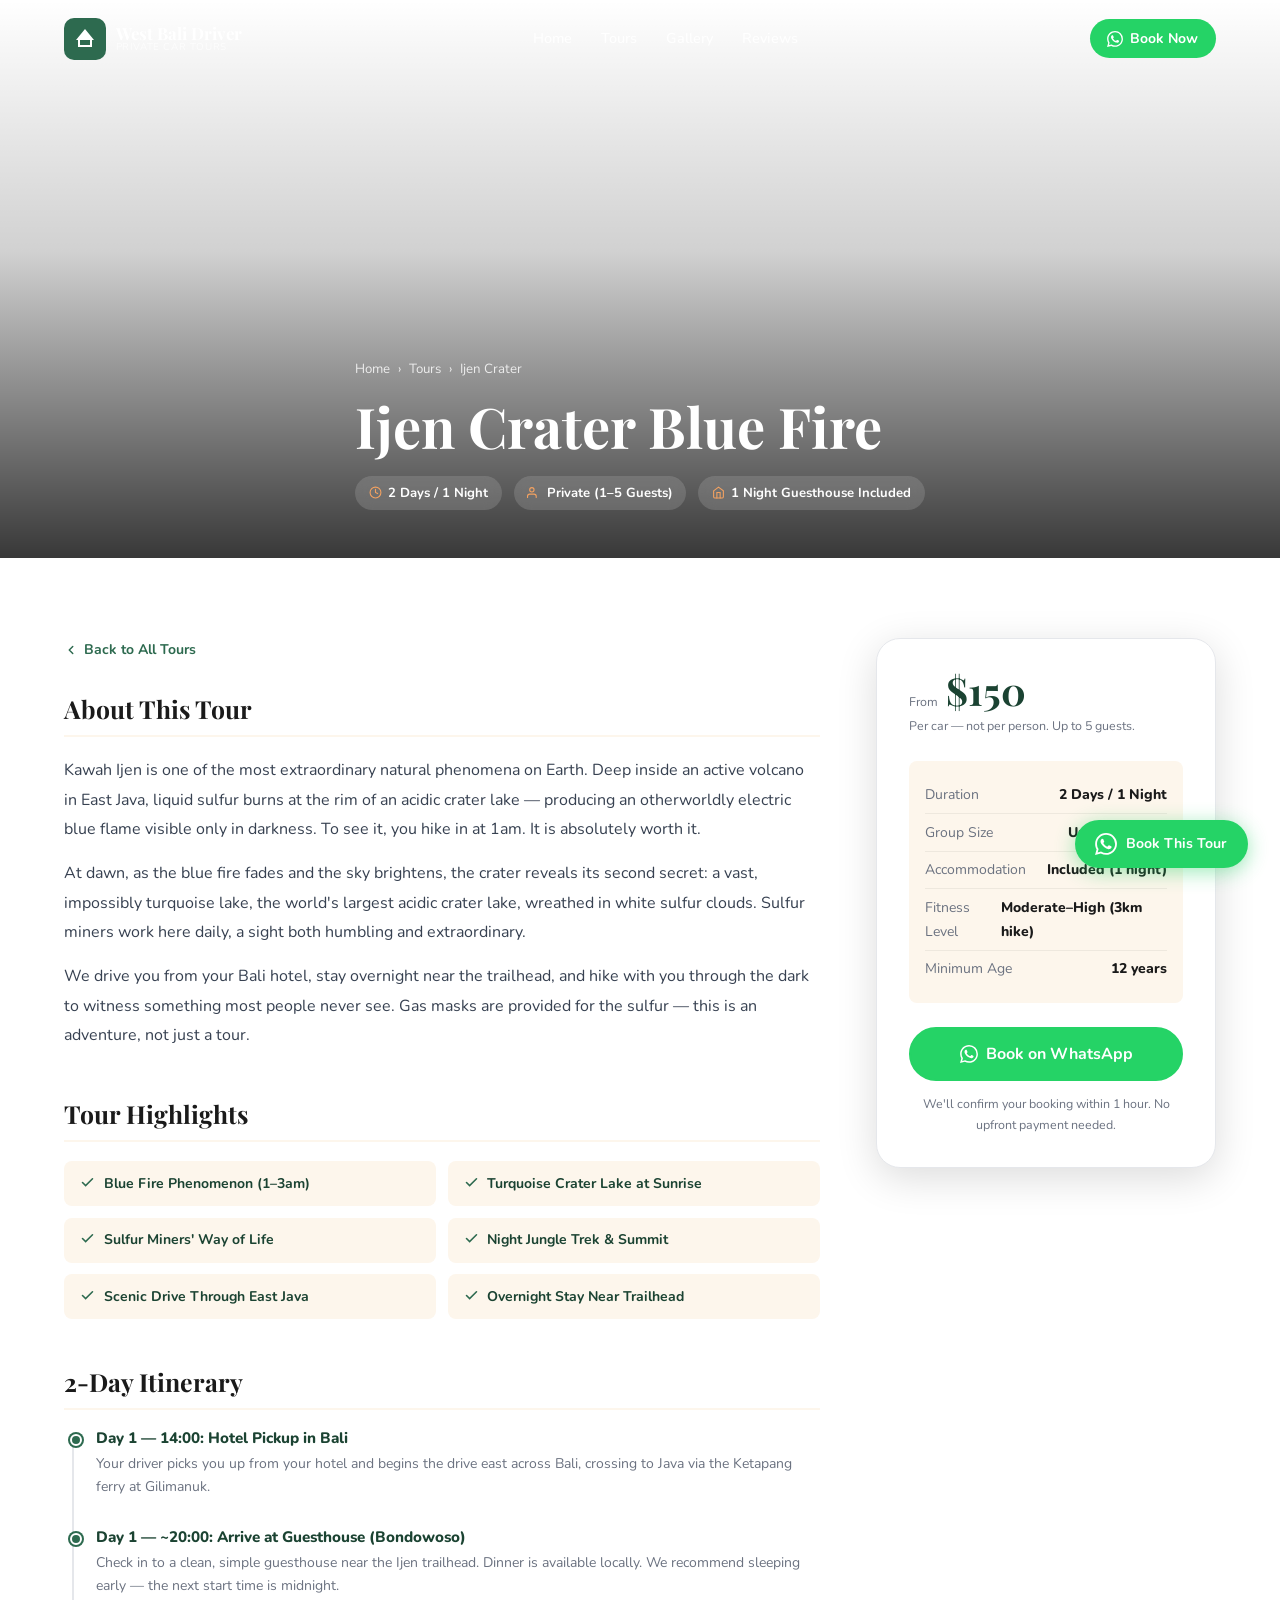
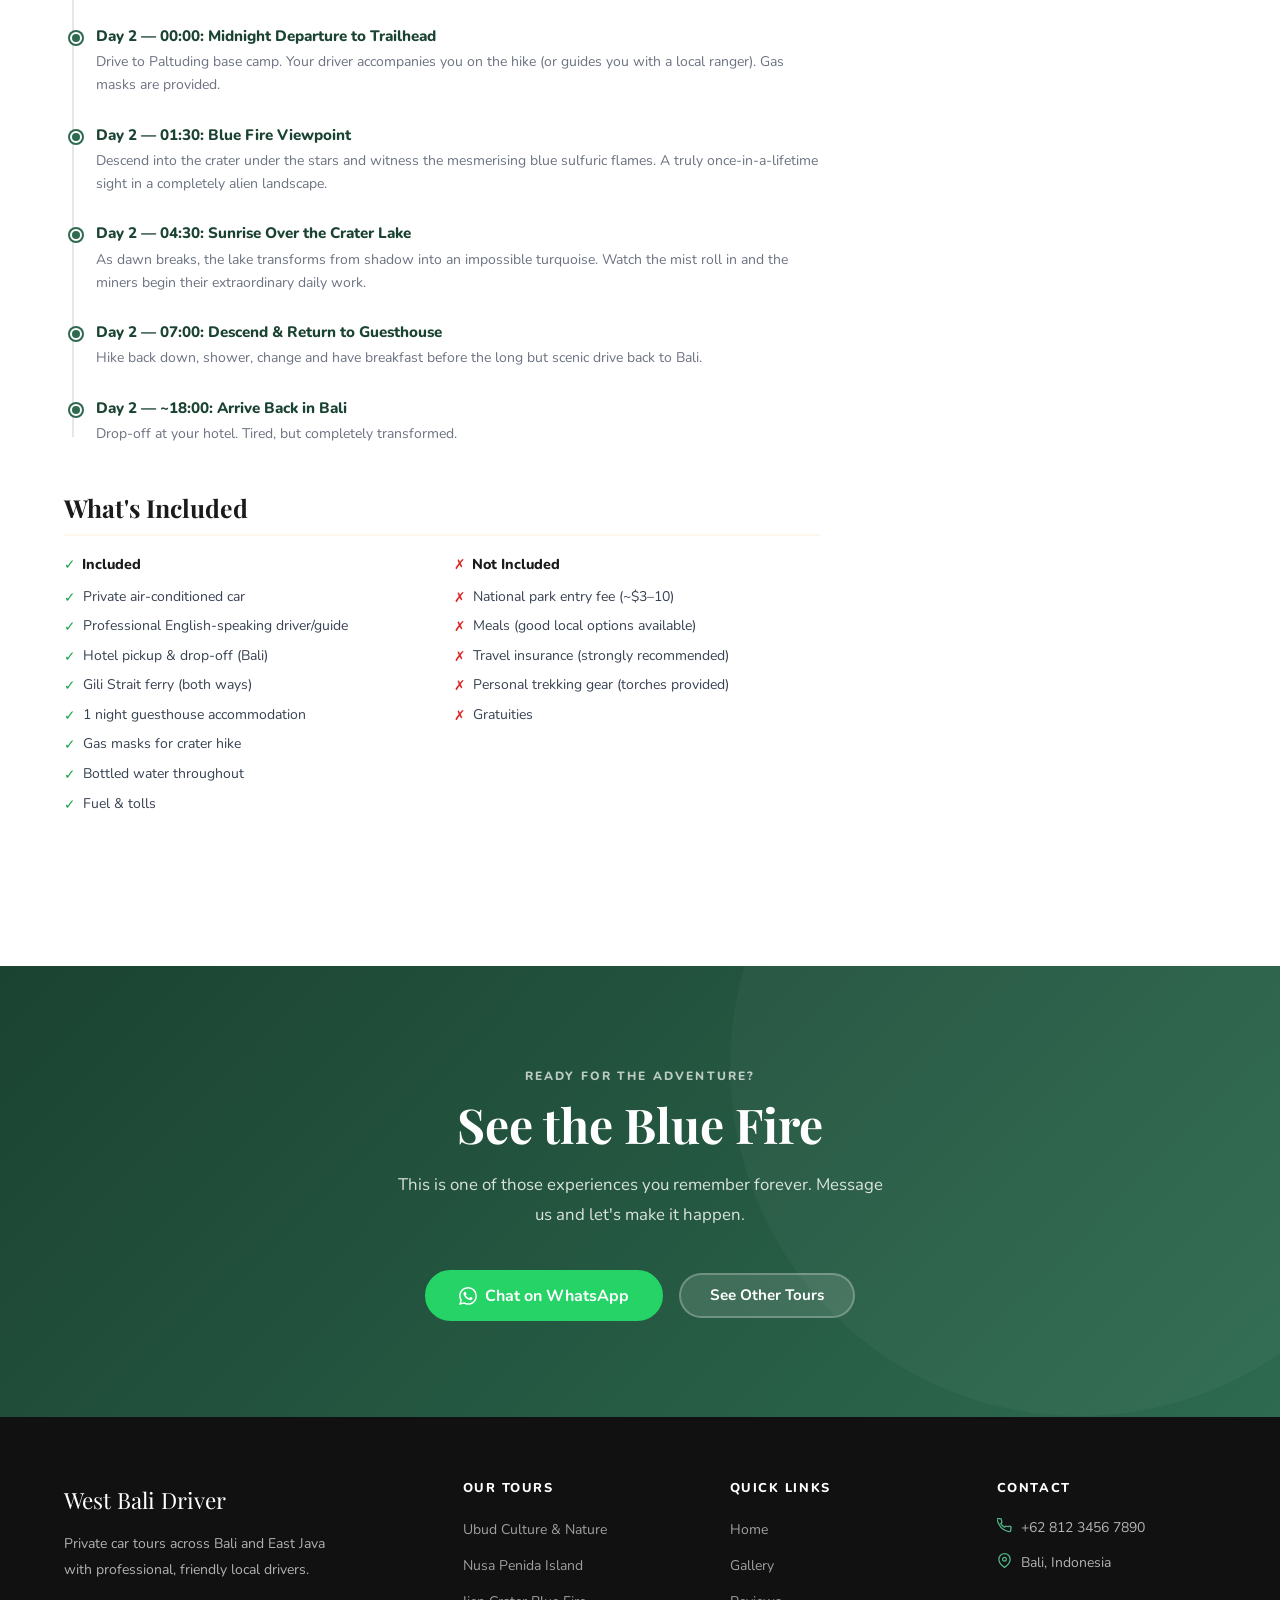
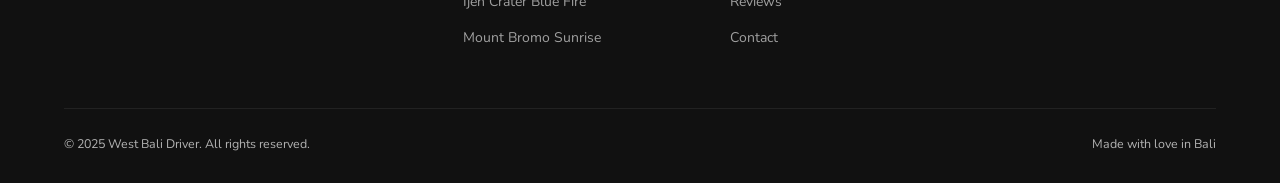
==== ijen.html @ 3bc0e449 "some changes" ====
<!DOCTYPE html>
<html lang="en">
<head>
  <meta charset="UTF-8" />
  <meta name="viewport" content="width=device-width, initial-scale=1.0" />
  <title>Ijen Crater Blue Fire Tour — West Bali Driver</title>
  <meta name="description" content="2-day overnight tour to Kawah Ijen. See the famous blue fire at midnight and the turquoise crater lake at sunrise. Private car from Bali. From $150." />
  <link rel="preconnect" href="https://fonts.googleapis.com" />
  <link href="https://fonts.googleapis.com/css2?family=Playfair+Display:ital,wght@0,400;0,600;0,700;1,400&family=Nunito:wght@300;400;600;700;800&display=swap" rel="stylesheet" />
  <link rel="stylesheet" href="style.css" />
</head>
<body>

<!-- Mobile Nav -->
<nav class="mobile-nav" id="mobileNav">
  <button class="mobile-nav-close" onclick="closeMobileNav()">&times;</button>
  <a href="index.html" onclick="closeMobileNav()">Home</a>
  <a href="index.html#tours" onclick="closeMobileNav()">Tours</a>
  <a href="index.html#gallery" onclick="closeMobileNav()">Gallery</a>
  <a href="index.html#reviews" onclick="closeMobileNav()">Reviews</a>
  <a href="https://wa.me/6581292310?text=Hello!%20I%27m%20interested%20in%20the%20Ijen%20Crater%20tour." target="_blank" class="mobile-nav-wa">
    <svg viewBox="0 0 24 24"><path d="M17.472 14.382c-.297-.149-1.758-.867-2.03-.967-.273-.099-.471-.148-.67.15-.197.297-.767.966-.94 1.164-.173.199-.347.223-.644.075-.297-.15-1.255-.463-2.39-1.475-.883-.788-1.48-1.761-1.653-2.059-.173-.297-.018-.458.13-.606.134-.133.298-.347.446-.52.149-.174.198-.298.298-.497.099-.198.05-.371-.025-.52-.075-.149-.669-1.612-.916-2.207-.242-.579-.487-.5-.669-.51-.173-.008-.371-.01-.57-.01-.198 0-.52.074-.792.372-.272.297-1.04 1.016-1.04 2.479 0 1.462 1.065 2.875 1.213 3.074.149.198 2.096 3.2 5.077 4.487.709.306 1.262.489 1.694.625.712.227 1.36.195 1.871.118.571-.085 1.758-.719 2.006-1.413.248-.694.248-1.289.173-1.413-.074-.124-.272-.198-.57-.347m-5.421 7.403h-.004a9.87 9.87 0 01-5.031-1.378l-.361-.214-3.741.982.998-3.648-.235-.374a9.86 9.86 0 01-1.51-5.26c.001-5.45 4.436-9.884 9.888-9.884 2.64 0 5.122 1.03 6.988 2.898a9.825 9.825 0 012.893 6.994c-.003 5.45-4.437 9.884-9.885 9.884m8.413-18.297A11.815 11.815 0 0012.05 0C5.495 0 .16 5.335.157 11.892c0 2.096.547 4.142 1.588 5.945L.057 24l6.305-1.654a11.882 11.882 0 005.683 1.448h.005c6.554 0 11.89-5.335 11.893-11.893a11.821 11.821 0 00-3.48-8.413Z"/></svg>
    Book This Tour
  </a>
</nav>

<!-- Navbar -->
<header class="navbar" id="navbar">
  <div class="container">
    <div class="nav-inner">
      <a href="index.html" class="nav-logo">
        <div class="logo-icon">
          <svg viewBox="0 0 24 24" fill="white"><path d="M5 13H3l9-11 9 11h-2v7H5v-7zm2 0v5h10v-5H7z"/></svg>
        </div>
        <div class="logo-text">
          <span class="logo-name">West Bali Driver</span>
          <span class="logo-sub">Private Car Tours</span>
        </div>
      </a>
      <nav class="nav-links">
        <a href="index.html">Home</a>
        <a href="index.html#tours">Tours</a>
        <a href="index.html#gallery">Gallery</a>
        <a href="index.html#reviews">Reviews</a>
      </nav>
      <div style="display:flex;align-items:center;gap:0.75rem;">
        <a href="https://wa.me/6581292310?text=Hello!%20I%27m%20interested%20in%20the%20Ijen%20Crater%20tour." target="_blank" class="nav-wa">
          <svg viewBox="0 0 24 24"><path d="M17.472 14.382c-.297-.149-1.758-.867-2.03-.967-.273-.099-.471-.148-.67.15-.197.297-.767.966-.94 1.164-.173.199-.347.223-.644.075-.297-.15-1.255-.463-2.39-1.475-.883-.788-1.48-1.761-1.653-2.059-.173-.297-.018-.458.13-.606.134-.133.298-.347.446-.52.149-.174.198-.298.298-.497.099-.198.05-.371-.025-.52-.075-.149-.669-1.612-.916-2.207-.242-.579-.487-.5-.669-.51-.173-.008-.371-.01-.57-.01-.198 0-.52.074-.792.372-.272.297-1.04 1.016-1.04 2.479 0 1.462 1.065 2.875 1.213 3.074.149.198 2.096 3.2 5.077 4.487.709.306 1.262.489 1.694.625.712.227 1.36.195 1.871.118.571-.085 1.758-.719 2.006-1.413.248-.694.248-1.289.173-1.413-.074-.124-.272-.198-.57-.347m-5.421 7.403h-.004a9.87 9.87 0 01-5.031-1.378l-.361-.214-3.741.982.998-3.648-.235-.374a9.86 9.86 0 01-1.51-5.26c.001-5.45 4.436-9.884 9.888-9.884 2.64 0 5.122 1.03 6.988 2.898a9.825 9.825 0 012.893 6.994c-.003 5.45-4.437 9.884-9.885 9.884m8.413-18.297A11.815 11.815 0 0012.05 0C5.495 0 .16 5.335.157 11.892c0 2.096.547 4.142 1.588 5.945L.057 24l6.305-1.654a11.882 11.882 0 005.683 1.448h.005c6.554 0 11.89-5.335 11.893-11.893a11.821 11.821 0 00-3.48-8.413Z"/></svg>
          <span class="wa-label">Book Now</span>
        </a>
        <button class="hamburger" onclick="openMobileNav()"><span></span><span></span><span></span></button>
      </div>
    </div>
  </div>
</header>

<!-- Tour Hero -->
<section class="tour-hero">
  <div class="tour-hero-bg" style="background-image:url('https://picsum.photos/seed/kawah-ijen-lake/1600/900');"></div>
  <div class="container">
    <div class="tour-hero-content">
      <div class="breadcrumb">
        <a href="index.html">Home</a>
        <span>&rsaquo;</span>
        <a href="index.html#tours">Tours</a>
        <span>&rsaquo;</span>
        <span>Ijen Crater</span>
      </div>
      <h1>Ijen Crater Blue Fire</h1>
      <div class="tour-meta">
        <div class="tmeta">
          <svg viewBox="0 0 24 24"><circle cx="12" cy="12" r="10"/><polyline points="12 6 12 12 16 14"/></svg>
          2 Days / 1 Night
        </div>
        <div class="tmeta">
          <svg viewBox="0 0 24 24"><path d="M17 21v-2a4 4 0 00-4-4H5a4 4 0 00-4 4v2"/><circle cx="9" cy="7" r="4"/></svg>
          Private (1&ndash;5 Guests)
        </div>
        <div class="tmeta">
          <svg viewBox="0 0 24 24"><path d="M3 9l9-7 9 7v11a2 2 0 01-2 2H5a2 2 0 01-2-2z"/><polyline points="9 22 9 12 15 12 15 22"/></svg>
          1 Night Guesthouse Included
        </div>
      </div>
    </div>
  </div>
</section>

<!-- Tour Content -->
<section class="tour-content">
  <div class="container">
    <div class="tour-layout">
      <div>
        <a href="index.html#tours" class="back-link">
          <svg viewBox="0 0 24 24"><polyline points="15 18 9 12 15 6"/></svg>
          Back to All Tours
        </a>

        <div class="tour-section">
          <h2>About This Tour</h2>
          <p>Kawah Ijen is one of the most extraordinary natural phenomena on Earth. Deep inside an active volcano in East Java, liquid sulfur burns at the rim of an acidic crater lake &mdash; producing an otherworldly electric blue flame visible only in darkness. To see it, you hike in at 1am. It is absolutely worth it.</p>
          <p>At dawn, as the blue fire fades and the sky brightens, the crater reveals its second secret: a vast, impossibly turquoise lake, the world's largest acidic crater lake, wreathed in white sulfur clouds. Sulfur miners work here daily, a sight both humbling and extraordinary.</p>
          <p>We drive you from your Bali hotel, stay overnight near the trailhead, and hike with you through the dark to witness something most people never see. Gas masks are provided for the sulfur &mdash; this is an adventure, not just a tour.</p>
        </div>

        <div class="tour-section">
          <h2>Tour Highlights</h2>
          <div class="highlights-grid">
            <div class="hl-item">
              <svg viewBox="0 0 24 24"><polyline points="20 6 9 17 4 12"/></svg>
              Blue Fire Phenomenon (1&ndash;3am)
            </div>
            <div class="hl-item">
              <svg viewBox="0 0 24 24"><polyline points="20 6 9 17 4 12"/></svg>
              Turquoise Crater Lake at Sunrise
            </div>
            <div class="hl-item">
              <svg viewBox="0 0 24 24"><polyline points="20 6 9 17 4 12"/></svg>
              Sulfur Miners' Way of Life
            </div>
            <div class="hl-item">
              <svg viewBox="0 0 24 24"><polyline points="20 6 9 17 4 12"/></svg>
              Night Jungle Trek &amp; Summit
            </div>
            <div class="hl-item">
              <svg viewBox="0 0 24 24"><polyline points="20 6 9 17 4 12"/></svg>
              Scenic Drive Through East Java
            </div>
            <div class="hl-item">
              <svg viewBox="0 0 24 24"><polyline points="20 6 9 17 4 12"/></svg>
              Overnight Stay Near Trailhead
            </div>
          </div>
        </div>

        <div class="tour-section">
          <h2>2-Day Itinerary</h2>
          <div class="itinerary">
            <div class="itin-item">
              <h4>Day 1 &mdash; 14:00: Hotel Pickup in Bali</h4>
              <p>Your driver picks you up from your hotel and begins the drive east across Bali, crossing to Java via the Ketapang ferry at Gilimanuk.</p>
            </div>
            <div class="itin-item">
              <h4>Day 1 &mdash; ~20:00: Arrive at Guesthouse (Bondowoso)</h4>
              <p>Check in to a clean, simple guesthouse near the Ijen trailhead. Dinner is available locally. We recommend sleeping early &mdash; the next start time is midnight.</p>
            </div>
            <div class="itin-item">
              <h4>Day 2 &mdash; 00:00: Midnight Departure to Trailhead</h4>
              <p>Drive to Paltuding base camp. Your driver accompanies you on the hike (or guides you with a local ranger). Gas masks are provided.</p>
            </div>
            <div class="itin-item">
              <h4>Day 2 &mdash; 01:30: Blue Fire Viewpoint</h4>
              <p>Descend into the crater under the stars and witness the mesmerising blue sulfuric flames. A truly once-in-a-lifetime sight in a completely alien landscape.</p>
            </div>
            <div class="itin-item">
              <h4>Day 2 &mdash; 04:30: Sunrise Over the Crater Lake</h4>
              <p>As dawn breaks, the lake transforms from shadow into an impossible turquoise. Watch the mist roll in and the miners begin their extraordinary daily work.</p>
            </div>
            <div class="itin-item">
              <h4>Day 2 &mdash; 07:00: Descend &amp; Return to Guesthouse</h4>
              <p>Hike back down, shower, change and have breakfast before the long but scenic drive back to Bali.</p>
            </div>
            <div class="itin-item">
              <h4>Day 2 &mdash; ~18:00: Arrive Back in Bali</h4>
              <p>Drop-off at your hotel. Tired, but completely transformed.</p>
            </div>
          </div>
        </div>

        <div class="tour-section">
          <h2>What's Included</h2>
          <div class="inc-grid">
            <div class="inc-col">
              <h3><i class="ck">&#10003;</i> Included</h3>
              <ul>
                <li><i class="ck">&#10003;</i> Private air-conditioned car</li>
                <li><i class="ck">&#10003;</i> Professional English-speaking driver/guide</li>
                <li><i class="ck">&#10003;</i> Hotel pickup &amp; drop-off (Bali)</li>
                <li><i class="ck">&#10003;</i> Gili Strait ferry (both ways)</li>
                <li><i class="ck">&#10003;</i> 1 night guesthouse accommodation</li>
                <li><i class="ck">&#10003;</i> Gas masks for crater hike</li>
                <li><i class="ck">&#10003;</i> Bottled water throughout</li>
                <li><i class="ck">&#10003;</i> Fuel &amp; tolls</li>
              </ul>
            </div>
            <div class="inc-col">
              <h3><i class="cx">&#10007;</i> Not Included</h3>
              <ul>
                <li><i class="cx">&#10007;</i> National park entry fee (~$3&ndash;10)</li>
                <li><i class="cx">&#10007;</i> Meals (good local options available)</li>
                <li><i class="cx">&#10007;</i> Travel insurance (strongly recommended)</li>
                <li><i class="cx">&#10007;</i> Personal trekking gear (torches provided)</li>
                <li><i class="cx">&#10007;</i> Gratuities</li>
              </ul>
            </div>
          </div>
        </div>
      </div>

      <!-- Booking Sidebar -->
      <div>
        <div class="booking-card">
          <div class="book-price-row">
            <span class="book-from">From</span>
            <span class="book-amount">$150</span>
          </div>
          <p class="book-note">Per car &mdash; not per person. Up to 5 guests.</p>
          <div class="book-details">
            <div class="book-row">
              <span class="lbl">Duration</span>
              <span class="val">2 Days / 1 Night</span>
            </div>
            <div class="book-row">
              <span class="lbl">Group Size</span>
              <span class="val">Up to 5 Guests</span>
            </div>
            <div class="book-row">
              <span class="lbl">Accommodation</span>
              <span class="val">Included (1 night)</span>
            </div>
            <div class="book-row">
              <span class="lbl">Fitness Level</span>
              <span class="val">Moderate&ndash;High (3km hike)</span>
            </div>
            <div class="book-row">
              <span class="lbl">Minimum Age</span>
              <span class="val">12 years</span>
            </div>
          </div>
          <a href="https://wa.me/6581292310?text=Hello!%20I%27d%20like%20to%20book%20the%20Ijen%20Crater%20Blue%20Fire%20tour.%20Please%20let%20me%20know%20available%20dates%20and%20prices." target="_blank" class="btn btn-whatsapp book-btn">
            <svg viewBox="0 0 24 24" fill="white" width="18" height="18"><path d="M17.472 14.382c-.297-.149-1.758-.867-2.03-.967-.273-.099-.471-.148-.67.15-.197.297-.767.966-.94 1.164-.173.199-.347.223-.644.075-.297-.15-1.255-.463-2.39-1.475-.883-.788-1.48-1.761-1.653-2.059-.173-.297-.018-.458.13-.606.134-.133.298-.347.446-.52.149-.174.198-.298.298-.497.099-.198.05-.371-.025-.52-.075-.149-.669-1.612-.916-2.207-.242-.579-.487-.5-.669-.51-.173-.008-.371-.01-.57-.01-.198 0-.52.074-.792.372-.272.297-1.04 1.016-1.04 2.479 0 1.462 1.065 2.875 1.213 3.074.149.198 2.096 3.2 5.077 4.487.709.306 1.262.489 1.694.625.712.227 1.36.195 1.871.118.571-.085 1.758-.719 2.006-1.413.248-.694.248-1.289.173-1.413-.074-.124-.272-.198-.57-.347m-5.421 7.403h-.004a9.87 9.87 0 01-5.031-1.378l-.361-.214-3.741.982.998-3.648-.235-.374a9.86 9.86 0 01-1.51-5.26c.001-5.45 4.436-9.884 9.888-9.884 2.64 0 5.122 1.03 6.988 2.898a9.825 9.825 0 012.893 6.994c-.003 5.45-4.437 9.884-9.885 9.884m8.413-18.297A11.815 11.815 0 0012.05 0C5.495 0 .16 5.335.157 11.892c0 2.096.547 4.142 1.588 5.945L.057 24l6.305-1.654a11.882 11.882 0 005.683 1.448h.005c6.554 0 11.89-5.335 11.893-11.893a11.821 11.821 0 00-3.48-8.413Z"/></svg>
            Book on WhatsApp
          </a>
          <p class="book-disclaimer">We'll confirm your booking within 1 hour. No upfront payment needed.</p>
        </div>
      </div>
    </div>
  </div>
</section>

<!-- CTA -->
<section class="cta-section">
  <div class="container">
    <span class="section-label" style="color:rgba(255,255,255,0.7);">Ready for the Adventure?</span>
    <h2>See the Blue Fire</h2>
    <p>This is one of those experiences you remember forever. Message us and let's make it happen.</p>
    <div class="cta-actions">
      <a href="https://wa.me/6581292310?text=Hello!%20I%27d%20like%20to%20book%20the%20Ijen%20Crater%20tour." target="_blank" class="btn btn-whatsapp">
        <svg viewBox="0 0 24 24" fill="white" width="18" height="18"><path d="M17.472 14.382c-.297-.149-1.758-.867-2.03-.967-.273-.099-.471-.148-.67.15-.197.297-.767.966-.94 1.164-.173.199-.347.223-.644.075-.297-.15-1.255-.463-2.39-1.475-.883-.788-1.48-1.761-1.653-2.059-.173-.297-.018-.458.13-.606.134-.133.298-.347.446-.52.149-.174.198-.298.298-.497.099-.198.05-.371-.025-.52-.075-.149-.669-1.612-.916-2.207-.242-.579-.487-.5-.669-.51-.173-.008-.371-.01-.57-.01-.198 0-.52.074-.792.372-.272.297-1.04 1.016-1.04 2.479 0 1.462 1.065 2.875 1.213 3.074.149.198 2.096 3.2 5.077 4.487.709.306 1.262.489 1.694.625.712.227 1.36.195 1.871.118.571-.085 1.758-.719 2.006-1.413.248-.694.248-1.289.173-1.413-.074-.124-.272-.198-.57-.347m-5.421 7.403h-.004a9.87 9.87 0 01-5.031-1.378l-.361-.214-3.741.982.998-3.648-.235-.374a9.86 9.86 0 01-1.51-5.26c.001-5.45 4.436-9.884 9.888-9.884 2.64 0 5.122 1.03 6.988 2.898a9.825 9.825 0 012.893 6.994c-.003 5.45-4.437 9.884-9.885 9.884m8.413-18.297A11.815 11.815 0 0012.05 0C5.495 0 .16 5.335.157 11.892c0 2.096.547 4.142 1.588 5.945L.057 24l6.305-1.654a11.882 11.882 0 005.683 1.448h.005c6.554 0 11.89-5.335 11.893-11.893a11.821 11.821 0 00-3.48-8.413Z"/></svg>
        Chat on WhatsApp
      </a>
      <a href="index.html#tours" class="btn btn-ghost">See Other Tours</a>
    </div>
  </div>
</section>

<!-- Footer -->
<footer>
  <div class="container">
    <div class="footer-grid">
      <div class="footer-brand">
        <span class="fn">West Bali Driver</span>
        <p>Private car tours across Bali and East Java with professional, friendly local drivers.</p>
      </div>
      <div class="footer-col">
        <h4>Our Tours</h4>
        <ul>
          <li><a href="ubud.html">Ubud Culture &amp; Nature</a></li>
          <li><a href="nusa-penida.html">Nusa Penida Island</a></li>
          <li><a href="ijen.html">Ijen Crater Blue Fire</a></li>
          <li><a href="bromo.html">Mount Bromo Sunrise</a></li>
        </ul>
      </div>
      <div class="footer-col">
        <h4>Quick Links</h4>
        <ul>
          <li><a href="index.html">Home</a></li>
          <li><a href="index.html#gallery">Gallery</a></li>
          <li><a href="index.html#reviews">Reviews</a></li>
          <li><a href="index.html#contact">Contact</a></li>
        </ul>
      </div>
      <div class="footer-col">
        <h4>Contact</h4>
        <div class="fc-item"><svg viewBox="0 0 24 24"><path d="M22 16.92v3a2 2 0 01-2.18 2 19.79 19.79 0 01-8.63-3.07A19.5 19.5 0 013.07 9.81a19.79 19.79 0 01-3.07-8.67A2 2 0 012 .99h3a2 2 0 012 1.72c.127.96.361 1.903.7 2.81a2 2 0 01-.45 2.11L6.09 8.91a16 16 0 006 6l1.27-1.27a2 2 0 012.11-.45c.907.339 1.85.573 2.81.7A2 2 0 0122 16.92z"/></svg>+62 812 3456 7890</div>
        <div class="fc-item"><svg viewBox="0 0 24 24"><path d="M21 10c0 7-9 13-9 13s-9-6-9-13a9 9 0 0118 0z"/><circle cx="12" cy="10" r="3"/></svg>Bali, Indonesia</div>
      </div>
    </div>
    <div class="footer-bottom">
      <span>&copy; 2025 West Bali Driver. All rights reserved.</span>
      <span>Made with love in Bali</span>
    </div>
  </div>
</footer>

<a href="https://wa.me/6581292310?text=Hello!%20I%27m%20interested%20in%20the%20Ijen%20Crater%20tour." target="_blank" class="wa-float">
  <svg viewBox="0 0 24 24"><path d="M17.472 14.382c-.297-.149-1.758-.867-2.03-.967-.273-.099-.471-.148-.67.15-.197.297-.767.966-.94 1.164-.173.199-.347.223-.644.075-.297-.15-1.255-.463-2.39-1.475-.883-.788-1.48-1.761-1.653-2.059-.173-.297-.018-.458.13-.606.134-.133.298-.347.446-.52.149-.174.198-.298.298-.497.099-.198.05-.371-.025-.52-.075-.149-.669-1.612-.916-2.207-.242-.579-.487-.5-.669-.51-.173-.008-.371-.01-.57-.01-.198 0-.52.074-.792.372-.272.297-1.04 1.016-1.04 2.479 0 1.462 1.065 2.875 1.213 3.074.149.198 2.096 3.2 5.077 4.487.709.306 1.262.489 1.694.625.712.227 1.36.195 1.871.118.571-.085 1.758-.719 2.006-1.413.248-.694.248-1.289.173-1.413-.074-.124-.272-.198-.57-.347m-5.421 7.403h-.004a9.87 9.87 0 01-5.031-1.378l-.361-.214-3.741.982.998-3.648-.235-.374a9.86 9.86 0 01-1.51-5.26c.001-5.45 4.436-9.884 9.888-9.884 2.64 0 5.122 1.03 6.988 2.898a9.825 9.825 0 012.893 6.994c-.003 5.45-4.437 9.884-9.885 9.884m8.413-18.297A11.815 11.815 0 0012.05 0C5.495 0 .16 5.335.157 11.892c0 2.096.547 4.142 1.588 5.945L.057 24l6.305-1.654a11.882 11.882 0 005.683 1.448h.005c6.554 0 11.89-5.335 11.893-11.893a11.821 11.821 0 00-3.48-8.413Z"/></svg>
  <span class="wa-label">Book This Tour</span>
</a>

<script>
  const navbar = document.getElementById('navbar');
  window.addEventListener('scroll', () => { navbar.classList.toggle('scrolled', window.scrollY > 40); });
  function openMobileNav() { document.getElementById('mobileNav').classList.add('open'); document.body.style.overflow = 'hidden'; }
  function closeMobileNav() { document.getElementById('mobileNav').classList.remove('open'); document.body.style.overflow = ''; }
  const revealEls = document.querySelectorAll('.reveal');
  const observer = new IntersectionObserver((entries) => { entries.forEach(e => { if (e.isIntersecting) { e.target.classList.add('visible'); observer.unobserve(e.target); } }); }, { threshold: 0.1 });
  revealEls.forEach(el => observer.observe(el));
</script>
</body>
</html>
---- style.css ----
/* =============================================================================
   West Bali Driver — Shared Stylesheet
   ============================================================================= */

/* Custom Properties */
:root {
  --green-dark: #1B4332;
  --green: #2D6A4F;
  --green-mid: #40916C;
  --green-light: #52B788;
  --gold: #F4A261;
  --gold-dark: #E76F51;
  --cream: #FEFAE0;
  --sand: #FDF6EC;
  --white: #FFFFFF;
  --dark: #1A1A1A;
  --text: #374151;
  --text-light: #6B7280;
  --border: #E5E7EB;
  --whatsapp: #25D366;
  --whatsapp-dark: #128C7E;

  --font-heading: 'Playfair Display', Georgia, serif;
  --font-body: 'Nunito', system-ui, sans-serif;

  --shadow-sm: 0 1px 4px rgba(0,0,0,0.08);
  --shadow: 0 4px 20px rgba(0,0,0,0.1);
  --shadow-lg: 0 10px 40px rgba(0,0,0,0.14);

  --radius-sm: 8px;
  --radius: 16px;
  --radius-lg: 24px;
  --radius-full: 9999px;

  --transition: all 0.3s ease;
  --max-width: 1200px;
}

/* Reset */
*, *::before, *::after { margin: 0; padding: 0; box-sizing: border-box; }
html { scroll-behavior: smooth; }
body {
  font-family: var(--font-body);
  color: var(--text);
  background: var(--white);
  line-height: 1.7;
  overflow-x: hidden;
}
img { max-width: 100%; display: block; }
a { color: inherit; text-decoration: none; }
ul { list-style: none; }

/* Typography */
h1, h2, h3, h4 {
  font-family: var(--font-heading);
  line-height: 1.2;
  color: var(--dark);
}

.section-label {
  display: inline-block;
  font-size: 0.75rem;
  font-weight: 800;
  text-transform: uppercase;
  letter-spacing: 0.18em;
  color: var(--green-mid);
  margin-bottom: 0.6rem;
}

.section-title { font-size: clamp(1.9rem, 4vw, 2.75rem); margin-bottom: 0.9rem; }
.section-subtitle { font-size: 1.05rem; color: var(--text-light); max-width: 560px; line-height: 1.8; }
.centered { text-align: center; }
.centered .section-subtitle { margin: 0 auto; }

/* Container */
.container { max-width: var(--max-width); margin: 0 auto; padding: 0 1.5rem; }

/* Buttons */
.btn {
  display: inline-flex;
  align-items: center;
  gap: 0.5rem;
  padding: 0.8rem 1.8rem;
  border-radius: var(--radius-full);
  font-family: var(--font-body);
  font-size: 0.95rem;
  font-weight: 700;
  cursor: pointer;
  transition: var(--transition);
  border: 2px solid transparent;
  line-height: 1;
}

.btn-primary {
  background: var(--green);
  color: var(--white);
  border-color: var(--green);
}
.btn-primary:hover {
  background: var(--green-dark);
  border-color: var(--green-dark);
  transform: translateY(-2px);
  box-shadow: var(--shadow);
}

.btn-outline {
  background: transparent;
  color: var(--white);
  border-color: rgba(255,255,255,0.65);
}
.btn-outline:hover {
  background: rgba(255,255,255,0.12);
  border-color: var(--white);
  transform: translateY(-2px);
}

.btn-whatsapp {
  background: var(--whatsapp);
  color: var(--white);
  border-color: var(--whatsapp);
  font-size: 1rem;
  padding: 0.9rem 2rem;
}
.btn-whatsapp:hover {
  background: var(--whatsapp-dark);
  border-color: var(--whatsapp-dark);
  transform: translateY(-2px);
  box-shadow: 0 8px 24px rgba(37,211,102,0.35);
}

.btn-ghost {
  background: rgba(255,255,255,0.12);
  color: var(--white);
  border-color: rgba(255,255,255,0.25);
}
.btn-ghost:hover {
  background: rgba(255,255,255,0.2);
  transform: translateY(-2px);
}

/* ===== NAVIGATION ===== */
.navbar {
  position: fixed;
  top: 0; left: 0; right: 0;
  z-index: 1000;
  padding: 1.1rem 0;
  transition: var(--transition);
}
.navbar.scrolled {
  background: var(--white);
  box-shadow: var(--shadow);
  padding: 0.75rem 0;
}

.nav-inner {
  display: flex;
  align-items: center;
  justify-content: space-between;
  gap: 1.5rem;
}

.nav-logo {
  display: flex;
  align-items: center;
  gap: 0.6rem;
  flex-shrink: 0;
}
.logo-icon {
  width: 42px; height: 42px;
  background: var(--green);
  border-radius: 10px;
  display: flex; align-items: center; justify-content: center;
  flex-shrink: 0;
}
.logo-icon svg { width: 24px; height: 24px; fill: white; }
.logo-text { display: flex; flex-direction: column; line-height: 1.1; }
.logo-name {
  font-family: var(--font-heading);
  font-size: 1.05rem;
  font-weight: 700;
  color: var(--white);
  transition: color 0.3s;
}
.navbar.scrolled .logo-name { color: var(--green-dark); }
.logo-sub {
  font-size: 0.62rem;
  color: rgba(255,255,255,0.75);
  letter-spacing: 0.06em;
  text-transform: uppercase;
  transition: color 0.3s;
}
.navbar.scrolled .logo-sub { color: var(--text-light); }

.nav-links {
  display: flex;
  align-items: center;
  gap: 0.1rem;
}
.nav-links a {
  padding: 0.45rem 0.85rem;
  border-radius: var(--radius-full);
  font-weight: 600;
  font-size: 0.9rem;
  color: rgba(255,255,255,0.88);
  transition: var(--transition);
}
.navbar.scrolled .nav-links a { color: var(--text); }
.nav-links a:hover {
  background: rgba(255,255,255,0.14);
  color: var(--white);
}
.navbar.scrolled .nav-links a:hover {
  background: var(--sand);
  color: var(--green-dark);
}

.nav-wa {
  display: flex;
  align-items: center;
  gap: 0.45rem;
  background: var(--whatsapp);
  color: var(--white);
  padding: 0.5rem 1.1rem;
  border-radius: var(--radius-full);
  font-weight: 700;
  font-size: 0.875rem;
  transition: var(--transition);
}
.nav-wa:hover {
  background: var(--whatsapp-dark);
  transform: translateY(-1px);
}
.nav-wa svg { width: 16px; height: 16px; fill: white; }

.hamburger {
  display: none;
  flex-direction: column;
  gap: 5px;
  background: none;
  border: none;
  cursor: pointer;
  padding: 4px;
}
.hamburger span {
  display: block; width: 24px; height: 2px;
  background: var(--white);
  border-radius: 2px;
  transition: var(--transition);
}
.navbar.scrolled .hamburger span { background: var(--dark); }

/* Mobile nav overlay */
.mobile-nav {
  display: none;
  position: fixed;
  inset: 0;
  background: var(--white);
  z-index: 999;
  flex-direction: column;
  align-items: center;
  justify-content: center;
  gap: 1.75rem;
}
.mobile-nav.open { display: flex; }
.mobile-nav a {
  font-family: var(--font-heading);
  font-size: 1.85rem;
  font-weight: 600;
  color: var(--dark);
  transition: color 0.2s;
}
.mobile-nav a:hover { color: var(--green); }
.mobile-nav-close {
  position: absolute;
  top: 1.5rem; right: 1.75rem;
  background: none; border: none;
  font-size: 2.25rem;
  cursor: pointer;
  color: var(--text);
  line-height: 1;
}
.mobile-nav-wa {
  display: flex;
  align-items: center;
  gap: 0.6rem;
  background: var(--whatsapp);
  color: var(--white) !important;
  padding: 0.75rem 1.75rem;
  border-radius: var(--radius-full);
  font-size: 1rem !important;
  font-family: var(--font-body) !important;
  font-weight: 700;
  margin-top: 0.5rem;
}
.mobile-nav-wa svg { width: 20px; height: 20px; fill: white; }

/* ===== HERO ===== */
.hero {
  position: relative;
  min-height: 100vh;
  display: flex;
  align-items: center;
  overflow: hidden;
}
.hero-bg {
  position: absolute;
  inset: 0;
  background-image: url('https://picsum.photos/seed/bali-terraces/1920/1080');
  background-size: cover;
  background-position: center 40%;
}
.hero-bg::after {
  content: '';
  position: absolute;
  inset: 0;
  background: linear-gradient(
    135deg,
    rgba(27,67,50,0.88) 0%,
    rgba(27,67,50,0.55) 55%,
    rgba(0,0,0,0.15) 100%
  );
}
.hero-content {
  position: relative;
  z-index: 1;
  padding: 8rem 0 5rem;
  max-width: 720px;
}
.hero-badge {
  display: inline-flex;
  align-items: center;
  gap: 0.5rem;
  background: rgba(255,255,255,0.12);
  backdrop-filter: blur(10px);
  border: 1px solid rgba(255,255,255,0.22);
  color: var(--white);
  padding: 0.4rem 1rem;
  border-radius: var(--radius-full);
  font-size: 0.78rem;
  font-weight: 700;
  letter-spacing: 0.08em;
  text-transform: uppercase;
  margin-bottom: 1.75rem;
}
.badge-dot {
  width: 6px; height: 6px;
  background: var(--gold);
  border-radius: 50%;
}
.hero h1 {
  font-size: clamp(2.2rem, 5.5vw, 3.9rem);
  color: var(--white);
  margin-bottom: 1.25rem;
  line-height: 1.13;
}
.hero h1 em {
  font-style: normal;
  color: var(--gold);
}
.hero-sub {
  font-size: 1.1rem;
  color: rgba(255,255,255,0.88);
  margin-bottom: 2.5rem;
  max-width: 520px;
  line-height: 1.85;
}
.hero-actions { display: flex; gap: 1rem; flex-wrap: wrap; }

/* Hero stat bar */
.hero-stats {
  position: absolute;
  bottom: 0; left: 0; right: 0;
  z-index: 1;
  background: rgba(255,255,255,0.08);
  backdrop-filter: blur(14px);
  border-top: 1px solid rgba(255,255,255,0.12);
}
.hero-stats-inner {
  display: flex;
  justify-content: flex-start;
  gap: 0;
}
.hero-stat {
  padding: 1.35rem 2.5rem;
  border-right: 1px solid rgba(255,255,255,0.12);
  text-align: center;
  color: var(--white);
}
.hero-stat:last-child { border-right: none; }
.stat-num {
  display: block;
  font-family: var(--font-heading);
  font-size: 2rem;
  font-weight: 700;
  color: var(--gold);
  line-height: 1;
}
.stat-label {
  font-size: 0.72rem;
  opacity: 0.8;
  text-transform: uppercase;
  letter-spacing: 0.06em;
  margin-top: 0.25rem;
}

/* ===== FEATURES ===== */
.features {
  padding: 6rem 0;
  background: var(--sand);
}
.features-grid {
  display: grid;
  grid-template-columns: repeat(auto-fit, minmax(240px, 1fr));
  gap: 1.5rem;
  margin-top: 3rem;
}
.feature-card {
  background: var(--white);
  border-radius: var(--radius);
  padding: 2rem;
  border: 1px solid var(--border);
  box-shadow: var(--shadow-sm);
  transition: var(--transition);
}
.feature-card:hover {
  transform: translateY(-5px);
  box-shadow: var(--shadow);
}
.feat-icon {
  width: 52px; height: 52px;
  background: var(--sand);
  border-radius: var(--radius-sm);
  display: flex; align-items: center; justify-content: center;
  margin-bottom: 1.25rem;
}
.feat-icon svg {
  width: 26px; height: 26px;
  stroke: var(--green);
  fill: none;
  stroke-width: 1.75;
  stroke-linecap: round;
  stroke-linejoin: round;
}
.feature-card h3 { font-size: 1.1rem; margin-bottom: 0.45rem; }
.feature-card p { font-size: 0.88rem; color: var(--text-light); line-height: 1.75; }

/* ===== PACKAGES ===== */
.packages { padding: 6rem 0; }
.packages-header {
  display: flex;
  align-items: flex-end;
  justify-content: space-between;
  gap: 1.5rem;
  margin-bottom: 3rem;
  flex-wrap: wrap;
}
.packages-grid {
  display: grid;
  grid-template-columns: repeat(auto-fit, minmax(270px, 1fr));
  gap: 1.75rem;
}
.pkg-card {
  border-radius: var(--radius-lg);
  overflow: hidden;
  background: var(--white);
  box-shadow: var(--shadow-sm);
  border: 1px solid var(--border);
  transition: var(--transition);
  display: flex;
  flex-direction: column;
}
.pkg-card:hover {
  transform: translateY(-7px);
  box-shadow: var(--shadow-lg);
}
.pkg-img {
  position: relative;
  height: 215px;
  overflow: hidden;
}
.pkg-img img {
  width: 100%; height: 100%;
  object-fit: cover;
  transition: transform 0.55s ease;
}
.pkg-card:hover .pkg-img img { transform: scale(1.06); }
.pkg-duration {
  position: absolute;
  top: 0.9rem; left: 0.9rem;
  background: var(--white);
  color: var(--green-dark);
  padding: 0.3rem 0.7rem;
  border-radius: var(--radius-full);
  font-size: 0.75rem;
  font-weight: 800;
  display: flex;
  align-items: center;
  gap: 0.3rem;
}
.pkg-duration svg {
  width: 11px; height: 11px;
  stroke: var(--green); fill: none; stroke-width: 2.5; stroke-linecap: round;
}
.pkg-body {
  padding: 1.4rem 1.5rem 1.5rem;
  flex: 1;
  display: flex;
  flex-direction: column;
}
.pkg-loc {
  font-size: 0.72rem;
  color: var(--green-mid);
  font-weight: 800;
  text-transform: uppercase;
  letter-spacing: 0.12em;
  margin-bottom: 0.35rem;
}
.pkg-card h3 { font-size: 1.25rem; margin-bottom: 0.55rem; }
.pkg-card p {
  font-size: 0.875rem;
  color: var(--text-light);
  line-height: 1.7;
  flex: 1;
  margin-bottom: 1.25rem;
}
.pkg-footer {
  display: flex;
  align-items: center;
  justify-content: space-between;
  padding-top: 1.1rem;
  border-top: 1px solid var(--border);
}
.pkg-price .from { font-size: 0.68rem; color: var(--text-light); display: block; }
.pkg-price .amount {
  font-family: var(--font-heading);
  font-size: 1.55rem;
  font-weight: 700;
  color: var(--green-dark);
  line-height: 1;
}
.pkg-btn {
  display: inline-flex;
  align-items: center;
  gap: 0.4rem;
  background: var(--green);
  color: var(--white);
  padding: 0.55rem 1.15rem;
  border-radius: var(--radius-full);
  font-weight: 700;
  font-size: 0.82rem;
  transition: var(--transition);
  white-space: nowrap;
}
.pkg-btn:hover { background: var(--green-dark); transform: translateX(2px); }
.pkg-btn svg {
  width: 13px; height: 13px;
  stroke: white; fill: none; stroke-width: 2.5; stroke-linecap: round; stroke-linejoin: round;
}

/* ===== GALLERY ===== */
.gallery { padding: 6rem 0; background: var(--sand); }
.gallery-grid {
  display: grid;
  grid-template-columns: repeat(4, 1fr);
  grid-template-rows: 220px 220px;
  gap: 0.7rem;
  margin-top: 3rem;
}
.gal-item {
  border-radius: var(--radius-sm);
  overflow: hidden;
  position: relative;
  cursor: pointer;
}
.gal-item.tall { grid-row: span 2; }
.gal-item.wide { grid-column: span 2; }
.gal-item img {
  width: 100%; height: 100%;
  object-fit: cover;
  transition: transform 0.55s ease;
}
.gal-item:hover img { transform: scale(1.08); }
.gal-overlay {
  position: absolute;
  inset: 0;
  background: linear-gradient(to top, rgba(27,67,50,0.72) 0%, transparent 55%);
  opacity: 0;
  transition: opacity 0.3s;
  display: flex;
  align-items: flex-end;
  padding: 1rem;
}
.gal-item:hover .gal-overlay { opacity: 1; }
.gal-overlay span { color: var(--white); font-size: 0.85rem; font-weight: 700; }

/* ===== TESTIMONIALS ===== */
.testimonials { padding: 6rem 0; }
.testimonials-grid {
  display: grid;
  grid-template-columns: repeat(auto-fit, minmax(290px, 1fr));
  gap: 1.5rem;
  margin-top: 3rem;
}
.testi-card {
  background: var(--white);
  border: 1px solid var(--border);
  border-radius: var(--radius);
  padding: 2rem;
  box-shadow: var(--shadow-sm);
  transition: var(--transition);
  position: relative;
}
.testi-card:hover { box-shadow: var(--shadow); transform: translateY(-4px); }
.testi-card::before {
  content: '\201C';
  position: absolute;
  top: 1rem; right: 1.5rem;
  font-family: var(--font-heading);
  font-size: 5.5rem;
  line-height: 1;
  color: var(--green-light);
  opacity: 0.2;
}
.stars { color: #F59E0B; font-size: 0.95rem; letter-spacing: 2px; margin-bottom: 0.9rem; }
.testi-card blockquote {
  font-size: 0.93rem;
  line-height: 1.78;
  color: var(--text);
  font-style: italic;
  margin-bottom: 1.5rem;
}
.testi-author { display: flex; align-items: center; gap: 0.75rem; }
.testi-avatar {
  width: 44px; height: 44px;
  border-radius: 50%;
  overflow: hidden;
  flex-shrink: 0;
  background: var(--sand);
}
.testi-avatar img { width: 100%; height: 100%; object-fit: cover; }
.testi-info strong { display: block; font-size: 0.9rem; color: var(--dark); }
.testi-info span { font-size: 0.78rem; color: var(--text-light); }

/* ===== CTA ===== */
.cta-section {
  padding: 6rem 0;
  background: linear-gradient(135deg, var(--green-dark) 0%, var(--green) 100%);
  position: relative;
  overflow: hidden;
  text-align: center;
}
.cta-section::before {
  content: '';
  position: absolute;
  width: 700px; height: 700px;
  background: rgba(255,255,255,0.03);
  border-radius: 50%;
  top: -250px; right: -150px;
}
.cta-section .container { position: relative; z-index: 1; }
.cta-section h2 { font-size: clamp(2rem, 4vw, 3rem); color: var(--white); margin-bottom: 1rem; }
.cta-section p {
  color: rgba(255,255,255,0.83);
  font-size: 1.05rem;
  max-width: 500px;
  margin: 0 auto 2.5rem;
  line-height: 1.8;
}
.cta-actions { display: flex; align-items: center; justify-content: center; gap: 1rem; flex-wrap: wrap; }

/* ===== FOOTER ===== */
footer {
  background: #111;
  color: rgba(255,255,255,0.68);
  padding: 4rem 0 1.75rem;
}
.footer-grid {
  display: grid;
  grid-template-columns: 1.6fr 1fr 1fr 1fr;
  gap: 3rem;
  margin-bottom: 3rem;
}
.footer-brand .fn {
  font-family: var(--font-heading);
  font-size: 1.4rem;
  color: var(--white);
  display: block;
  margin-bottom: 0.75rem;
}
.footer-brand p { font-size: 0.875rem; line-height: 1.85; max-width: 270px; margin-bottom: 1.25rem; }
.footer-social { display: flex; gap: 0.6rem; }
.soc-link {
  width: 34px; height: 34px;
  background: rgba(255,255,255,0.07);
  border-radius: var(--radius-sm);
  display: flex; align-items: center; justify-content: center;
  transition: var(--transition);
}
.soc-link:hover { background: var(--green); }
.soc-link svg { width: 15px; height: 15px; fill: rgba(255,255,255,0.75); }
.footer-col h4 {
  font-size: 0.8rem;
  font-weight: 800;
  text-transform: uppercase;
  letter-spacing: 0.12em;
  color: var(--white);
  margin-bottom: 1.25rem;
  font-family: var(--font-body);
}
.footer-col ul li { margin-bottom: 0.55rem; }
.footer-col ul li a { font-size: 0.875rem; color: rgba(255,255,255,0.6); transition: color 0.2s; }
.footer-col ul li a:hover { color: var(--gold); }
.fc-item {
  display: flex; align-items: flex-start; gap: 0.6rem;
  margin-bottom: 0.7rem; font-size: 0.875rem;
}
.fc-item svg {
  width: 15px; height: 15px;
  stroke: var(--green-light); fill: none; stroke-width: 2;
  flex-shrink: 0; margin-top: 2px;
}
.footer-bottom {
  border-top: 1px solid rgba(255,255,255,0.07);
  padding-top: 1.5rem;
  display: flex;
  align-items: center;
  justify-content: space-between;
  gap: 1rem;
  flex-wrap: wrap;
  font-size: 0.78rem;
}

/* ===== FLOATING WHATSAPP ===== */
.wa-float {
  position: fixed;
  bottom: 2rem; right: 2rem;
  z-index: 500;
  display: flex;
  align-items: center;
  gap: 0.55rem;
  background: var(--whatsapp);
  color: var(--white);
  padding: 0.75rem 1.3rem;
  border-radius: var(--radius-full);
  font-weight: 700;
  font-size: 0.88rem;
  box-shadow: 0 4px 20px rgba(37,211,102,0.45);
  transition: var(--transition);
}
.wa-float:hover {
  background: var(--whatsapp-dark);
  transform: translateY(-3px);
  box-shadow: 0 8px 28px rgba(37,211,102,0.5);
}
.wa-float svg { width: 22px; height: 22px; fill: white; }

/* ===== TOUR DETAIL PAGES ===== */
.tour-hero {
  position: relative;
  height: 62vh;
  min-height: 460px;
  display: flex;
  align-items: flex-end;
  overflow: hidden;
}
.tour-hero-bg {
  position: absolute;
  inset: 0;
  background-size: cover;
  background-position: center;
}
.tour-hero-bg::after {
  content: '';
  position: absolute;
  inset: 0;
  background: linear-gradient(to top, rgba(0,0,0,0.78) 0%, rgba(0,0,0,0.18) 55%, transparent 100%);
}
.tour-hero-content {
  position: relative;
  z-index: 1;
  padding-bottom: 3rem;
  color: var(--white);
}
.breadcrumb {
  display: flex;
  align-items: center;
  gap: 0.5rem;
  font-size: 0.83rem;
  margin-bottom: 0.75rem;
  opacity: 0.82;
}
.breadcrumb a { color: var(--white); }
.breadcrumb a:hover { color: var(--gold); }
.tour-hero-content h1 { color: var(--white); font-size: clamp(2rem, 5vw, 3.5rem); margin-bottom: 1rem; }
.tour-meta { display: flex; flex-wrap: wrap; gap: 0.75rem; }
.tmeta {
  display: flex; align-items: center; gap: 0.4rem;
  background: rgba(255,255,255,0.14);
  backdrop-filter: blur(8px);
  padding: 0.38rem 0.85rem;
  border-radius: var(--radius-full);
  font-size: 0.82rem;
  font-weight: 700;
}
.tmeta svg { width: 13px; height: 13px; stroke: var(--gold); fill: none; stroke-width: 2; stroke-linecap: round; }

/* Tour content layout */
.tour-content { padding: 5rem 0 6rem; }
.tour-layout {
  display: grid;
  grid-template-columns: 1fr 340px;
  gap: 3.5rem;
  align-items: start;
}
.tour-section { margin-bottom: 3rem; }
.tour-section h2 {
  font-size: 1.55rem;
  margin-bottom: 1.2rem;
  padding-bottom: 0.7rem;
  border-bottom: 2px solid var(--sand);
}
.tour-section p { color: var(--text); line-height: 1.85; margin-bottom: 0.9rem; }

/* Highlights grid */
.highlights-grid {
  display: grid;
  grid-template-columns: repeat(2, 1fr);
  gap: 0.7rem;
}
.hl-item {
  display: flex; align-items: flex-start; gap: 0.55rem;
  background: var(--sand);
  padding: 0.8rem 1rem;
  border-radius: var(--radius-sm);
  font-size: 0.875rem;
  font-weight: 700;
  color: var(--green-dark);
  line-height: 1.4;
}
.hl-item svg {
  width: 15px; height: 15px;
  stroke: var(--green); fill: none; stroke-width: 2.5; stroke-linecap: round;
  flex-shrink: 0; margin-top: 1px;
}

/* Itinerary */
.itinerary { position: relative; padding-left: 2rem; }
.itinerary::before {
  content: '';
  position: absolute;
  left: 8px; top: 10px; bottom: 8px;
  width: 2px; background: var(--border);
}
.itin-item { position: relative; margin-bottom: 1.85rem; }
.itin-item::before {
  content: '';
  position: absolute;
  left: -1.63rem; top: 5px;
  width: 12px; height: 12px;
  border-radius: 50%;
  background: var(--green);
  border: 2.5px solid var(--white);
  box-shadow: 0 0 0 2px var(--green);
}
.itin-item h4 {
  font-size: 0.95rem;
  font-family: var(--font-body);
  font-weight: 800;
  color: var(--green-dark);
  margin-bottom: 0.3rem;
}
.itin-item p { font-size: 0.875rem; color: var(--text-light); margin: 0; line-height: 1.65; }

/* Includes */
.inc-grid { display: grid; grid-template-columns: 1fr 1fr; gap: 1.5rem; }
.inc-col h3 {
  font-size: 0.9rem;
  font-family: var(--font-body);
  font-weight: 800;
  margin-bottom: 0.75rem;
  display: flex; align-items: center; gap: 0.4rem;
}
.inc-col ul li {
  display: flex; align-items: flex-start; gap: 0.5rem;
  font-size: 0.875rem; color: var(--text); margin-bottom: 0.45rem; line-height: 1.5;
}
.ck { color: #16a34a; flex-shrink: 0; font-size: 0.85rem; margin-top: 2px; font-style: normal; }
.cx { color: #dc2626; flex-shrink: 0; font-size: 0.85rem; margin-top: 2px; font-style: normal; }

/* Booking sidebar */
.booking-card {
  background: var(--white);
  border-radius: var(--radius-lg);
  padding: 2rem;
  box-shadow: var(--shadow-lg);
  border: 1px solid var(--border);
  position: sticky;
  top: 6rem;
}
.book-price-row { display: flex; align-items: baseline; gap: 0.5rem; margin-bottom: 0.2rem; }
.book-from { font-size: 0.78rem; color: var(--text-light); }
.book-amount {
  font-family: var(--font-heading);
  font-size: 2.4rem;
  font-weight: 700;
  color: var(--green-dark);
  line-height: 1;
}
.book-note { font-size: 0.78rem; color: var(--text-light); margin-bottom: 1.5rem; }
.book-details {
  background: var(--sand);
  border-radius: var(--radius-sm);
  padding: 1rem;
  margin-bottom: 1.5rem;
}
.book-row {
  display: flex; justify-content: space-between; align-items: center;
  font-size: 0.875rem; padding: 0.4rem 0;
}
.book-row:not(:last-child) { border-bottom: 1px solid rgba(0,0,0,0.06); }
.book-row .lbl { color: var(--text-light); }
.book-row .val { font-weight: 800; color: var(--dark); }
.book-btn {
  width: 100%;
  justify-content: center;
  margin-bottom: 0.7rem;
  padding: 1rem;
  font-size: 1rem;
}
.book-disclaimer { text-align: center; font-size: 0.78rem; color: var(--text-light); }

/* Back link */
.back-link {
  display: inline-flex;
  align-items: center;
  gap: 0.4rem;
  color: var(--green);
  font-weight: 700;
  font-size: 0.875rem;
  margin-bottom: 2rem;
  transition: var(--transition);
}
.back-link:hover { color: var(--green-dark); transform: translateX(-2px); }
.back-link svg { width: 14px; height: 14px; stroke: currentColor; fill: none; stroke-width: 2.5; stroke-linecap: round; stroke-linejoin: round; }

/* ===== SCROLL ANIMATIONS ===== */
.reveal {
  opacity: 0;
  transform: translateY(30px);
  transition: opacity 0.7s ease, transform 0.7s ease;
}
.reveal.visible { opacity: 1; transform: translateY(0); }
.reveal-d1 { transition-delay: 0.1s; }
.reveal-d2 { transition-delay: 0.2s; }
.reveal-d3 { transition-delay: 0.3s; }
.reveal-d4 { transition-delay: 0.4s; }

/* ===== RESPONSIVE ===== */
@media (max-width: 1024px) {
  .footer-grid { grid-template-columns: 1fr 1fr; gap: 2rem; }
  .tour-layout { grid-template-columns: 1fr; }
  .booking-card { position: static; }
  .gallery-grid { grid-template-columns: repeat(2, 1fr); grid-template-rows: auto; }
  .gal-item.wide { grid-column: span 1; }
  .gal-item.tall { grid-row: span 1; }
}
@media (max-width: 768px) {
  .nav-links { display: none; }
  .nav-wa .wa-label { display: none; }
  .hamburger { display: flex; }
  .hero-stats { display: none; }
  .packages-header { flex-direction: column; align-items: flex-start; }
  .inc-grid { grid-template-columns: 1fr; }
  .highlights-grid { grid-template-columns: 1fr; }
  .gallery-grid {
    grid-template-columns: repeat(2, 1fr);
    grid-template-rows: repeat(3, 180px);
  }
  .footer-grid { grid-template-columns: 1fr; gap: 2rem; }
  .footer-bottom { flex-direction: column; text-align: center; }
  .wa-float .wa-label { display: none; }
  .wa-float { padding: 0.9rem; border-radius: 50%; }
}
@media (max-width: 480px) {
  .hero-actions { flex-direction: column; }
  .hero-actions .btn { width: 100%; justify-content: center; }
  .gallery-grid { grid-template-columns: 1fr; }
  .cta-actions { flex-direction: column; align-items: stretch; }
  .cta-actions .btn { justify-content: center; }
}
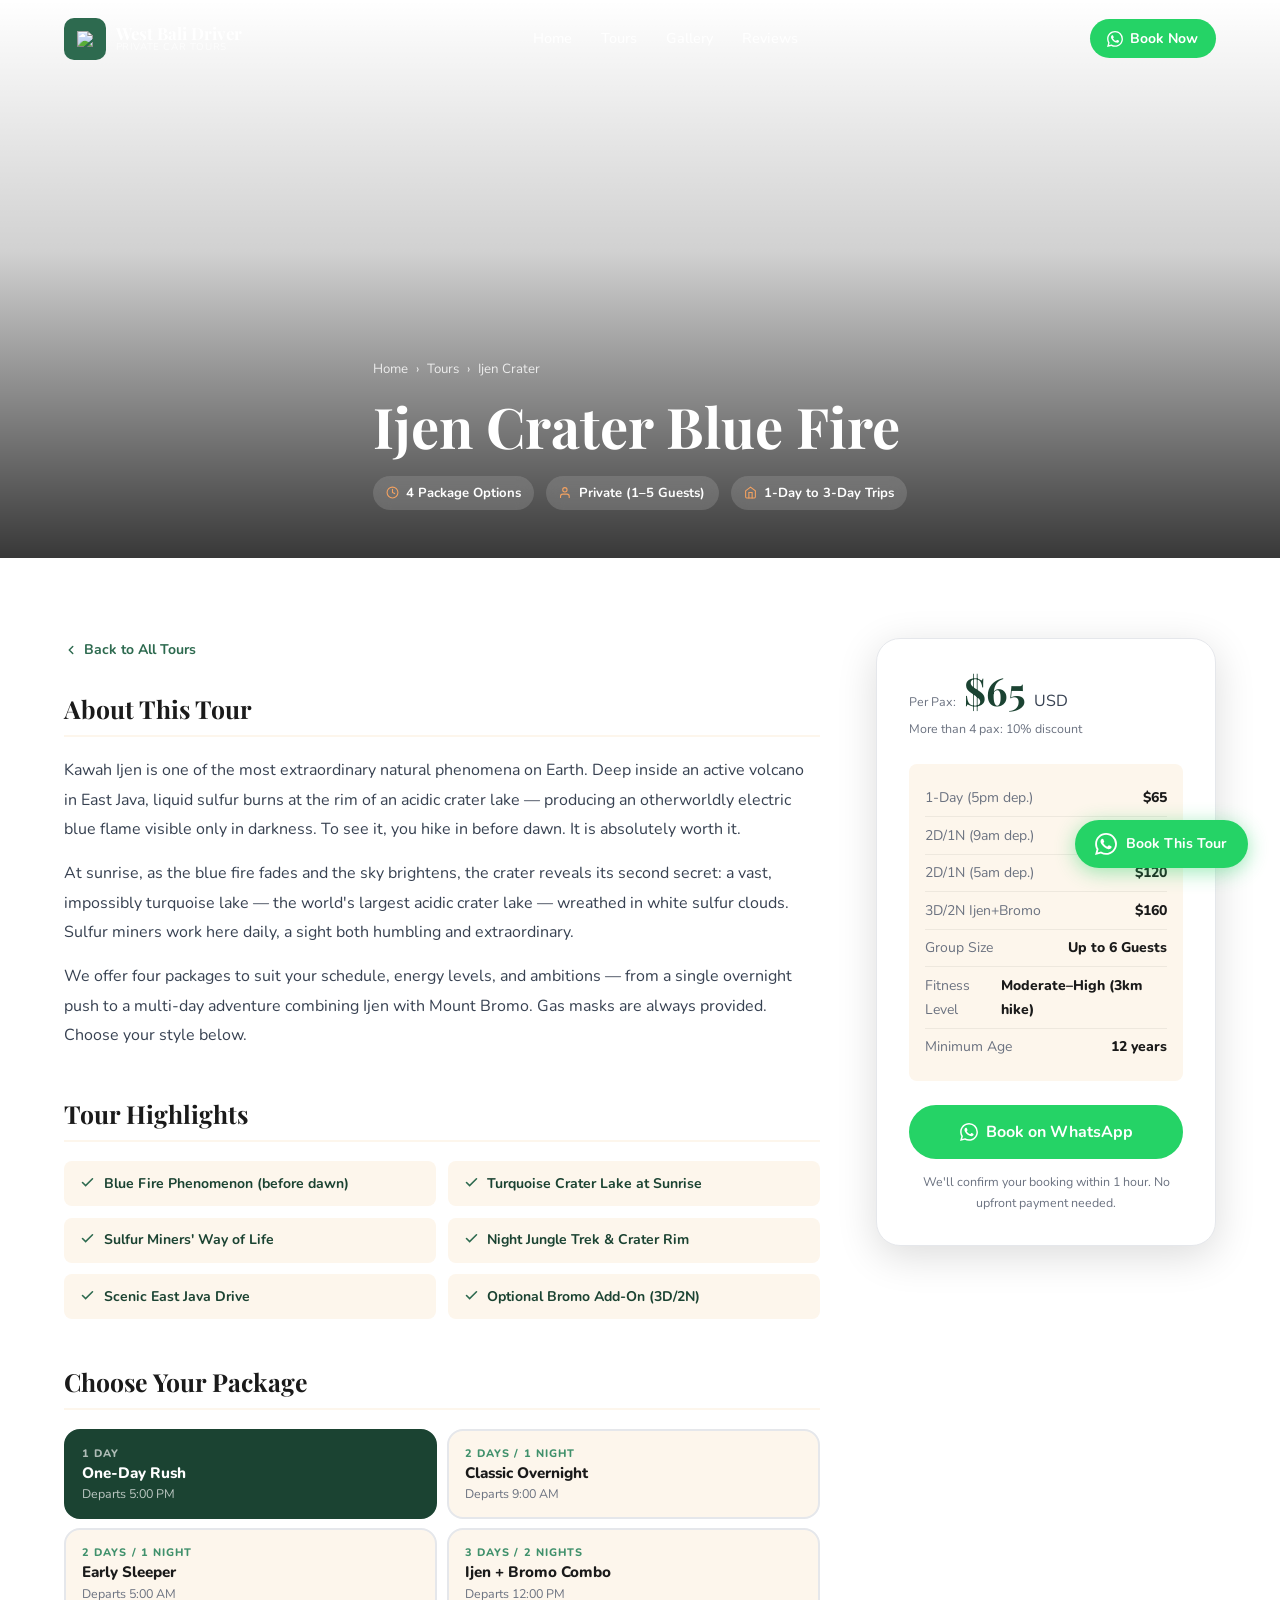
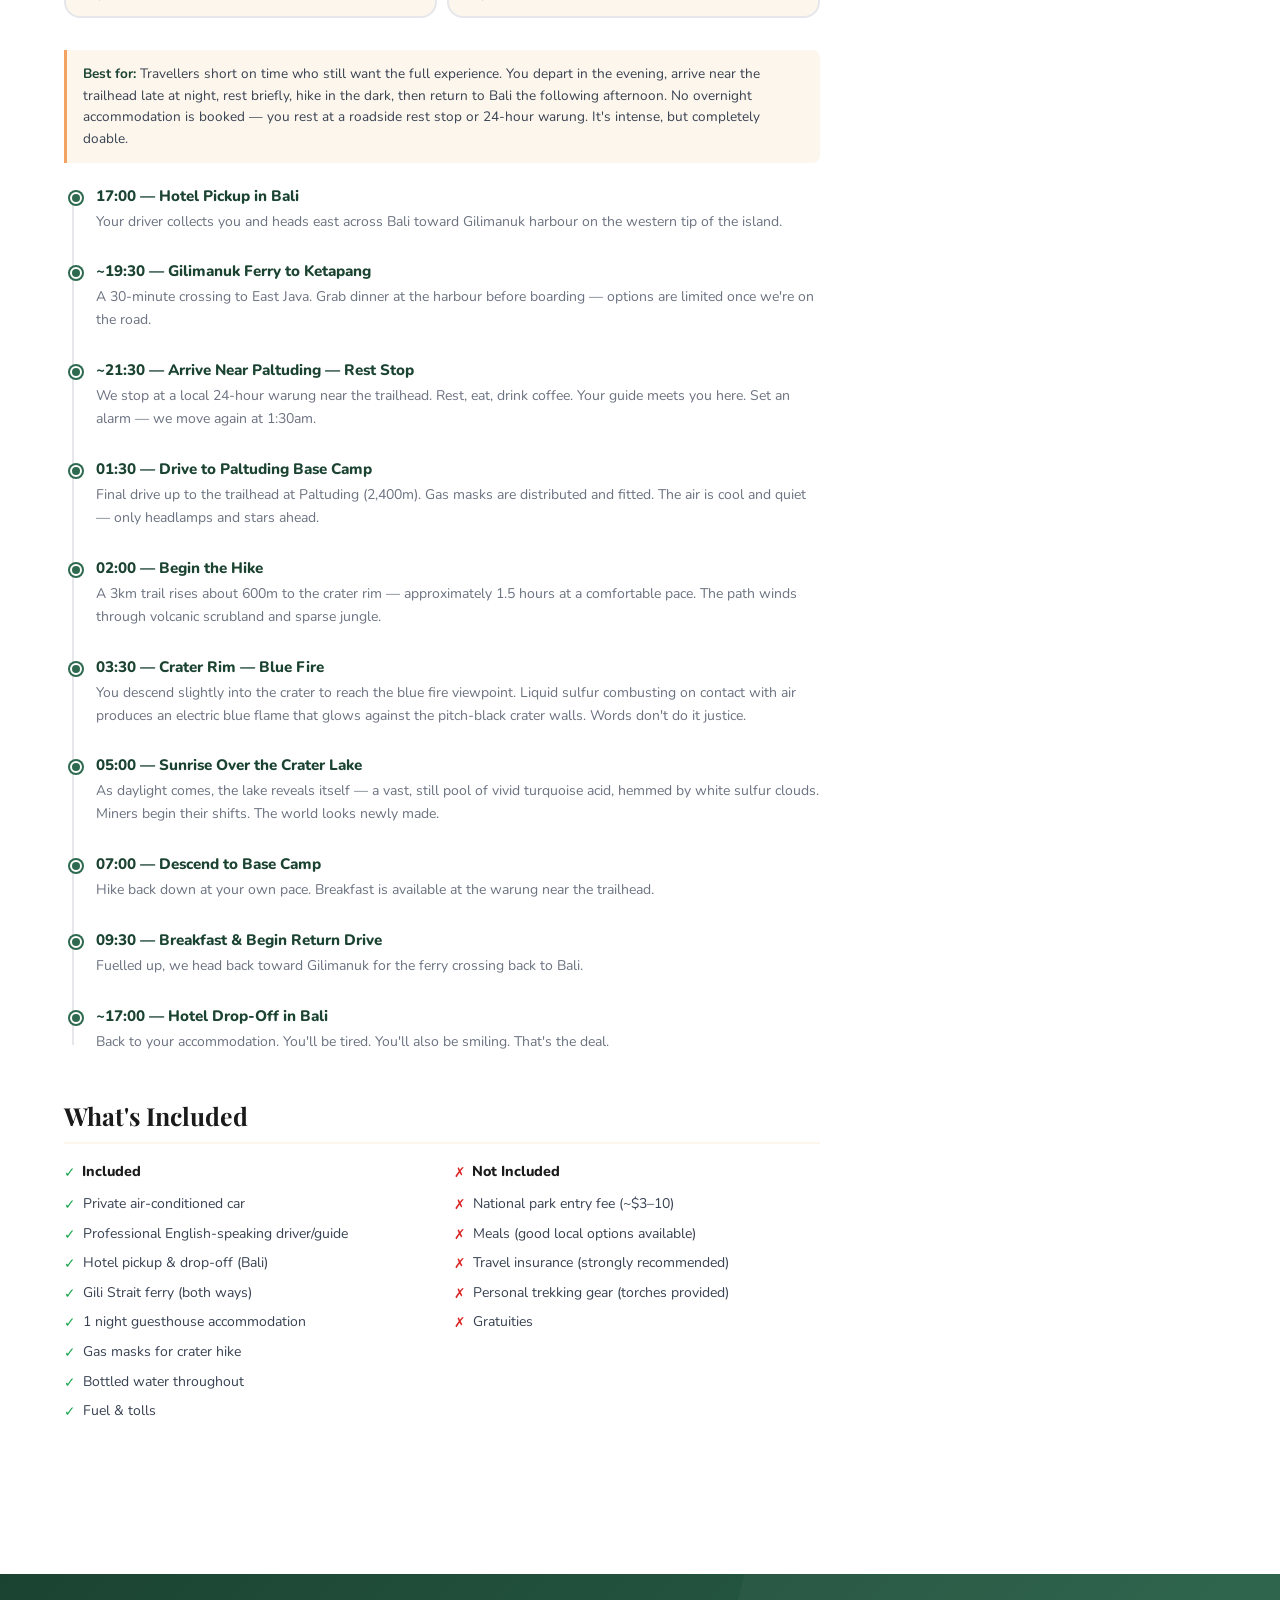
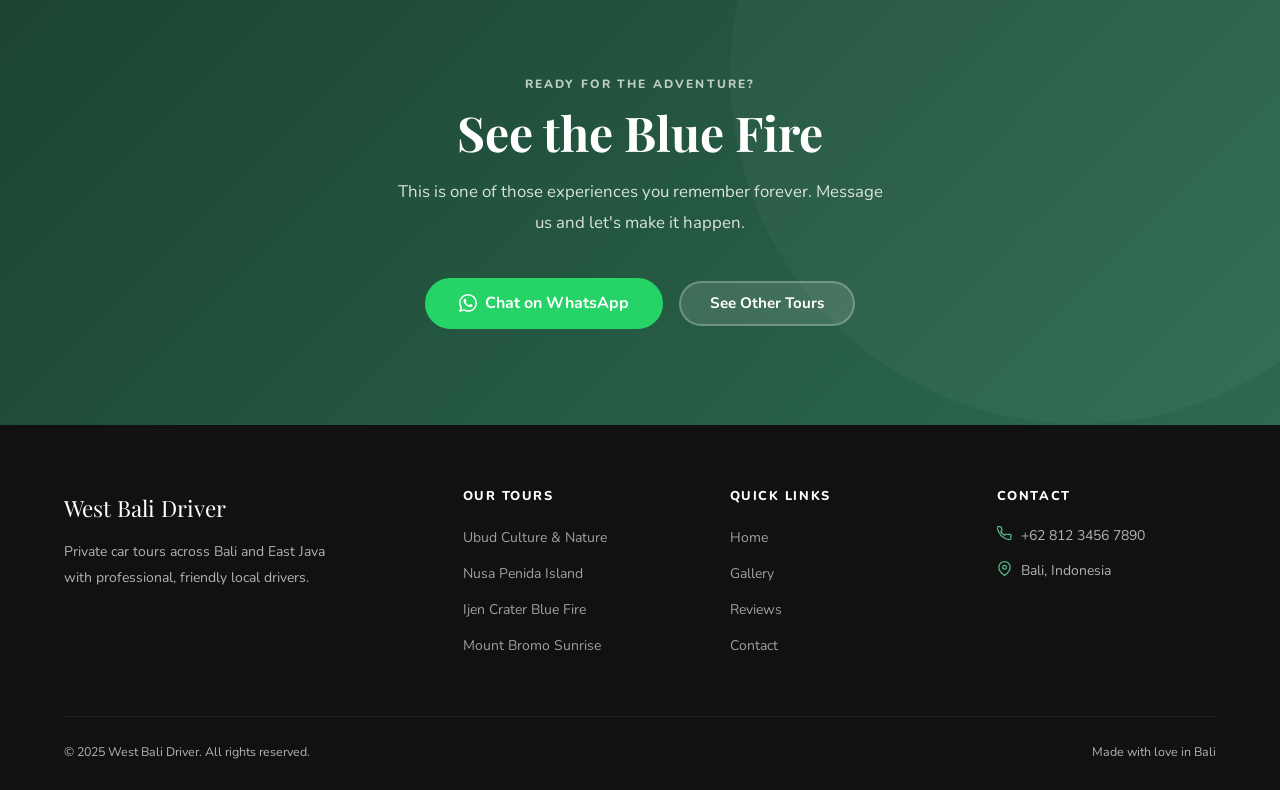
==== commit be1dce53: "some changes" ====
--- a/ijen.html
+++ b/ijen.html
@@ -8,6 +8,83 @@
   <link rel="preconnect" href="https://fonts.googleapis.com" />
   <link href="https://fonts.googleapis.com/css2?family=Playfair+Display:ital,wght@0,400;0,600;0,700;1,400&family=Nunito:wght@300;400;600;700;800&display=swap" rel="stylesheet" />
   <link rel="stylesheet" href="style.css" />
+  <style>
+    /* ===== Itinerary Package Tabs (ijen.html) ===== */
+    .pkg-tabs { margin-top: 0; }
+
+    .pkg-tab-btns {
+      display: grid;
+      grid-template-columns: repeat(2, 1fr);
+      gap: 0.6rem;
+      margin-bottom: 2rem;
+    }
+    .pkg-tab-btn {
+      background: var(--sand);
+      border: 2px solid var(--border);
+      border-radius: var(--radius);
+      padding: 0.9rem 1rem;
+      cursor: pointer;
+      text-align: left;
+      transition: all 0.25s ease;
+      display: flex;
+      flex-direction: column;
+      gap: 0.15rem;
+      font-family: var(--font-body);
+    }
+    .pkg-tab-btn:hover {
+      border-color: var(--green-light);
+      background: #f0faf4;
+    }
+    .pkg-tab-btn.active {
+      background: var(--green-dark);
+      border-color: var(--green-dark);
+      color: var(--white);
+    }
+    .tab-label {
+      font-size: 0.68rem;
+      font-weight: 800;
+      text-transform: uppercase;
+      letter-spacing: 0.1em;
+      color: var(--green-mid);
+      transition: color 0.25s;
+    }
+    .pkg-tab-btn.active .tab-label { color: rgba(255,255,255,0.65); }
+    .tab-title {
+      font-size: 0.95rem;
+      font-weight: 800;
+      color: var(--dark);
+      transition: color 0.25s;
+    }
+    .pkg-tab-btn.active .tab-title { color: var(--white); }
+    .tab-sub {
+      font-size: 0.78rem;
+      color: var(--text-light);
+      transition: color 0.25s;
+    }
+    .pkg-tab-btn.active .tab-sub { color: rgba(255,255,255,0.7); }
+
+    .pkg-tab-panel { display: none; }
+    .pkg-tab-panel.active { display: block; }
+
+    .itin-note {
+      background: var(--sand);
+      border-left: 3px solid var(--gold);
+      border-radius: 0 var(--radius-sm) var(--radius-sm) 0;
+      padding: 0.8rem 1rem;
+      font-size: 0.85rem;
+      color: var(--text);
+      margin-bottom: 1.5rem;
+      line-height: 1.6;
+    }
+    .itin-note strong { color: var(--green-dark); }
+
+    @media (max-width: 600px) {
+      .pkg-tab-btns { grid-template-columns: 1fr 1fr; }
+    }
+    @media (max-width: 400px) {
+      .pkg-tab-btns { grid-template-columns: 1fr; }
+    }
+  </style>
 </head>
 <body>
 
@@ -18,7 +95,7 @@
   <a href="index.html#tours" onclick="closeMobileNav()">Tours</a>
   <a href="index.html#gallery" onclick="closeMobileNav()">Gallery</a>
   <a href="index.html#reviews" onclick="closeMobileNav()">Reviews</a>
-  <a href="https://wa.me/6581292310?text=Hello!%20I%27m%20interested%20in%20the%20Ijen%20Crater%20tour." target="_blank" class="mobile-nav-wa">
+  <a href="https://wa.me/6281999925753?text=Hello!%20I%27m%20interested%20in%20the%20Ijen%20Crater%20tour." target="_blank" class="mobile-nav-wa">
     <svg viewBox="0 0 24 24"><path d="M17.472 14.382c-.297-.149-1.758-.867-2.03-.967-.273-.099-.471-.148-.67.15-.197.297-.767.966-.94 1.164-.173.199-.347.223-.644.075-.297-.15-1.255-.463-2.39-1.475-.883-.788-1.48-1.761-1.653-2.059-.173-.297-.018-.458.13-.606.134-.133.298-.347.446-.52.149-.174.198-.298.298-.497.099-.198.05-.371-.025-.52-.075-.149-.669-1.612-.916-2.207-.242-.579-.487-.5-.669-.51-.173-.008-.371-.01-.57-.01-.198 0-.52.074-.792.372-.272.297-1.04 1.016-1.04 2.479 0 1.462 1.065 2.875 1.213 3.074.149.198 2.096 3.2 5.077 4.487.709.306 1.262.489 1.694.625.712.227 1.36.195 1.871.118.571-.085 1.758-.719 2.006-1.413.248-.694.248-1.289.173-1.413-.074-.124-.272-.198-.57-.347m-5.421 7.403h-.004a9.87 9.87 0 01-5.031-1.378l-.361-.214-3.741.982.998-3.648-.235-.374a9.86 9.86 0 01-1.51-5.26c.001-5.45 4.436-9.884 9.888-9.884 2.64 0 5.122 1.03 6.988 2.898a9.825 9.825 0 012.893 6.994c-.003 5.45-4.437 9.884-9.885 9.884m8.413-18.297A11.815 11.815 0 0012.05 0C5.495 0 .16 5.335.157 11.892c0 2.096.547 4.142 1.588 5.945L.057 24l6.305-1.654a11.882 11.882 0 005.683 1.448h.005c6.554 0 11.89-5.335 11.893-11.893a11.821 11.821 0 00-3.48-8.413Z"/></svg>
     Book This Tour
   </a>
@@ -30,7 +107,7 @@
     <div class="nav-inner">
       <a href="index.html" class="nav-logo">
         <div class="logo-icon">
-          <svg viewBox="0 0 24 24" fill="white"><path d="M5 13H3l9-11 9 11h-2v7H5v-7zm2 0v5h10v-5H7z"/></svg>
+          <img src="https://res.cloudinary.com/dl4murstw/image/upload/v1772945853/westbalidriver/westbalidriver_logo_yosqbv.webp">
         </div>
         <div class="logo-text">
           <span class="logo-name">West Bali Driver</span>
@@ -44,7 +121,7 @@
         <a href="index.html#reviews">Reviews</a>
       </nav>
       <div style="display:flex;align-items:center;gap:0.75rem;">
-        <a href="https://wa.me/6581292310?text=Hello!%20I%27m%20interested%20in%20the%20Ijen%20Crater%20tour." target="_blank" class="nav-wa">
+        <a href="https://wa.me/6281999925753?text=Hello!%20I%27m%20interested%20in%20the%20Ijen%20Crater%20tour." target="_blank" class="nav-wa">
           <svg viewBox="0 0 24 24"><path d="M17.472 14.382c-.297-.149-1.758-.867-2.03-.967-.273-.099-.471-.148-.67.15-.197.297-.767.966-.94 1.164-.173.199-.347.223-.644.075-.297-.15-1.255-.463-2.39-1.475-.883-.788-1.48-1.761-1.653-2.059-.173-.297-.018-.458.13-.606.134-.133.298-.347.446-.52.149-.174.198-.298.298-.497.099-.198.05-.371-.025-.52-.075-.149-.669-1.612-.916-2.207-.242-.579-.487-.5-.669-.51-.173-.008-.371-.01-.57-.01-.198 0-.52.074-.792.372-.272.297-1.04 1.016-1.04 2.479 0 1.462 1.065 2.875 1.213 3.074.149.198 2.096 3.2 5.077 4.487.709.306 1.262.489 1.694.625.712.227 1.36.195 1.871.118.571-.085 1.758-.719 2.006-1.413.248-.694.248-1.289.173-1.413-.074-.124-.272-.198-.57-.347m-5.421 7.403h-.004a9.87 9.87 0 01-5.031-1.378l-.361-.214-3.741.982.998-3.648-.235-.374a9.86 9.86 0 01-1.51-5.26c.001-5.45 4.436-9.884 9.888-9.884 2.64 0 5.122 1.03 6.988 2.898a9.825 9.825 0 012.893 6.994c-.003 5.45-4.437 9.884-9.885 9.884m8.413-18.297A11.815 11.815 0 0012.05 0C5.495 0 .16 5.335.157 11.892c0 2.096.547 4.142 1.588 5.945L.057 24l6.305-1.654a11.882 11.882 0 005.683 1.448h.005c6.554 0 11.89-5.335 11.893-11.893a11.821 11.821 0 00-3.48-8.413Z"/></svg>
           <span class="wa-label">Book Now</span>
         </a>
@@ -56,7 +133,7 @@
 
 <!-- Tour Hero -->
 <section class="tour-hero">
-  <div class="tour-hero-bg" style="background-image:url('https://picsum.photos/seed/kawah-ijen-lake/1600/900');"></div>
+  <div class="tour-hero-bg" style="background-image:url('https://res.cloudinary.com/dl4murstw/image/upload/v1772946444/westbalidriver/ijenCrater_wmjwx4.jpg');"></div>
   <div class="container">
     <div class="tour-hero-content">
       <div class="breadcrumb">
@@ -70,7 +147,7 @@
       <div class="tour-meta">
         <div class="tmeta">
           <svg viewBox="0 0 24 24"><circle cx="12" cy="12" r="10"/><polyline points="12 6 12 12 16 14"/></svg>
-          2 Days / 1 Night
+          4 Package Options
         </div>
         <div class="tmeta">
           <svg viewBox="0 0 24 24"><path d="M17 21v-2a4 4 0 00-4-4H5a4 4 0 00-4 4v2"/><circle cx="9" cy="7" r="4"/></svg>
@@ -78,7 +155,7 @@
         </div>
         <div class="tmeta">
           <svg viewBox="0 0 24 24"><path d="M3 9l9-7 9 7v11a2 2 0 01-2 2H5a2 2 0 01-2-2z"/><polyline points="9 22 9 12 15 12 15 22"/></svg>
-          1 Night Guesthouse Included
+          1-Day to 3-Day Trips
         </div>
       </div>
     </div>
@@ -97,9 +174,9 @@
 
         <div class="tour-section">
           <h2>About This Tour</h2>
-          <p>Kawah Ijen is one of the most extraordinary natural phenomena on Earth. Deep inside an active volcano in East Java, liquid sulfur burns at the rim of an acidic crater lake &mdash; producing an otherworldly electric blue flame visible only in darkness. To see it, you hike in at 1am. It is absolutely worth it.</p>
-          <p>At dawn, as the blue fire fades and the sky brightens, the crater reveals its second secret: a vast, impossibly turquoise lake, the world's largest acidic crater lake, wreathed in white sulfur clouds. Sulfur miners work here daily, a sight both humbling and extraordinary.</p>
-          <p>We drive you from your Bali hotel, stay overnight near the trailhead, and hike with you through the dark to witness something most people never see. Gas masks are provided for the sulfur &mdash; this is an adventure, not just a tour.</p>
+          <p>Kawah Ijen is one of the most extraordinary natural phenomena on Earth. Deep inside an active volcano in East Java, liquid sulfur burns at the rim of an acidic crater lake &mdash; producing an otherworldly electric blue flame visible only in darkness. To see it, you hike in before dawn. It is absolutely worth it.</p>
+          <p>At sunrise, as the blue fire fades and the sky brightens, the crater reveals its second secret: a vast, impossibly turquoise lake &mdash; the world's largest acidic crater lake &mdash; wreathed in white sulfur clouds. Sulfur miners work here daily, a sight both humbling and extraordinary.</p>
+          <p>We offer four packages to suit your schedule, energy levels, and ambitions &mdash; from a single overnight push to a multi-day adventure combining Ijen with Mount Bromo. Gas masks are always provided. Choose your style below.</p>
         </div>
 
         <div class="tour-section">
@@ -107,7 +184,7 @@
           <div class="highlights-grid">
             <div class="hl-item">
               <svg viewBox="0 0 24 24"><polyline points="20 6 9 17 4 12"/></svg>
-              Blue Fire Phenomenon (1&ndash;3am)
+              Blue Fire Phenomenon (before dawn)
             </div>
             <div class="hl-item">
               <svg viewBox="0 0 24 24"><polyline points="20 6 9 17 4 12"/></svg>
@@ -119,52 +196,270 @@
             </div>
             <div class="hl-item">
               <svg viewBox="0 0 24 24"><polyline points="20 6 9 17 4 12"/></svg>
-              Night Jungle Trek &amp; Summit
+              Night Jungle Trek &amp; Crater Rim
             </div>
             <div class="hl-item">
               <svg viewBox="0 0 24 24"><polyline points="20 6 9 17 4 12"/></svg>
-              Scenic Drive Through East Java
+              Scenic East Java Drive
             </div>
             <div class="hl-item">
               <svg viewBox="0 0 24 24"><polyline points="20 6 9 17 4 12"/></svg>
-              Overnight Stay Near Trailhead
+              Optional Bromo Add-On (3D/2N)
             </div>
           </div>
         </div>
 
+        <!-- ===== PACKAGE TABS ===== -->
         <div class="tour-section">
-          <h2>2-Day Itinerary</h2>
-          <div class="itinerary">
-            <div class="itin-item">
-              <h4>Day 1 &mdash; 14:00: Hotel Pickup in Bali</h4>
-              <p>Your driver picks you up from your hotel and begins the drive east across Bali, crossing to Java via the Ketapang ferry at Gilimanuk.</p>
-            </div>
-            <div class="itin-item">
-              <h4>Day 1 &mdash; ~20:00: Arrive at Guesthouse (Bondowoso)</h4>
-              <p>Check in to a clean, simple guesthouse near the Ijen trailhead. Dinner is available locally. We recommend sleeping early &mdash; the next start time is midnight.</p>
-            </div>
-            <div class="itin-item">
-              <h4>Day 2 &mdash; 00:00: Midnight Departure to Trailhead</h4>
-              <p>Drive to Paltuding base camp. Your driver accompanies you on the hike (or guides you with a local ranger). Gas masks are provided.</p>
-            </div>
-            <div class="itin-item">
-              <h4>Day 2 &mdash; 01:30: Blue Fire Viewpoint</h4>
-              <p>Descend into the crater under the stars and witness the mesmerising blue sulfuric flames. A truly once-in-a-lifetime sight in a completely alien landscape.</p>
-            </div>
-            <div class="itin-item">
-              <h4>Day 2 &mdash; 04:30: Sunrise Over the Crater Lake</h4>
-              <p>As dawn breaks, the lake transforms from shadow into an impossible turquoise. Watch the mist roll in and the miners begin their extraordinary daily work.</p>
-            </div>
-            <div class="itin-item">
-              <h4>Day 2 &mdash; 07:00: Descend &amp; Return to Guesthouse</h4>
-              <p>Hike back down, shower, change and have breakfast before the long but scenic drive back to Bali.</p>
-            </div>
-            <div class="itin-item">
-              <h4>Day 2 &mdash; ~18:00: Arrive Back in Bali</h4>
-              <p>Drop-off at your hotel. Tired, but completely transformed.</p>
-            </div>
-          </div>
-        </div>
+          <h2>Choose Your Package</h2>
+          <div class="pkg-tabs">
+
+            <!-- Tab Buttons -->
+            <div class="pkg-tab-btns">
+              <button class="pkg-tab-btn active" onclick="showTab('tab-1day', this)">
+                <span class="tab-label">1 Day</span>
+                <span class="tab-title">One-Day Rush</span>
+                <span class="tab-sub">Departs 5:00 PM</span>
+              </button>
+              <button class="pkg-tab-btn" onclick="showTab('tab-2day', this)">
+                <span class="tab-label">2 Days / 1 Night</span>
+                <span class="tab-title">Classic Overnight</span>
+                <span class="tab-sub">Departs 9:00 AM</span>
+              </button>
+              <button class="pkg-tab-btn" onclick="showTab('tab-early', this)">
+                <span class="tab-label">2 Days / 1 Night</span>
+                <span class="tab-title">Early Sleeper</span>
+                <span class="tab-sub">Departs 5:00 AM</span>
+              </button>
+              <button class="pkg-tab-btn" onclick="showTab('tab-combo', this)">
+                <span class="tab-label">3 Days / 2 Nights</span>
+                <span class="tab-title">Ijen + Bromo Combo</span>
+                <span class="tab-sub">Departs 12:00 PM</span>
+              </button>
+            </div>
+
+            <!-- Tab Panel 1: 1-Day / 5pm Departure -->
+            <div id="tab-1day" class="pkg-tab-panel active">
+              <div class="itin-note">
+                <strong>Best for:</strong> Travellers short on time who still want the full experience. You depart in the evening, arrive near the trailhead late at night, rest briefly, hike in the dark, then return to Bali the following afternoon. No overnight accommodation is booked &mdash; you rest at a roadside rest stop or 24-hour warung. It's intense, but completely doable.
+              </div>
+              <div class="itinerary">
+                <div class="itin-item">
+                  <h4>17:00 &mdash; Hotel Pickup in Bali</h4>
+                  <p>Your driver collects you and heads east across Bali toward Gilimanuk harbour on the western tip of the island.</p>
+                </div>
+                <div class="itin-item">
+                  <h4>~19:30 &mdash; Gilimanuk Ferry to Ketapang</h4>
+                  <p>A 30-minute crossing to East Java. Grab dinner at the harbour before boarding &mdash; options are limited once we're on the road.</p>
+                </div>
+                <div class="itin-item">
+                  <h4>~21:30 &mdash; Arrive Near Paltuding &mdash; Rest Stop</h4>
+                  <p>We stop at a local 24-hour warung near the trailhead. Rest, eat, drink coffee. Your guide meets you here. Set an alarm &mdash; we move again at 1:30am.</p>
+                </div>
+                <div class="itin-item">
+                  <h4>01:30 &mdash; Drive to Paltuding Base Camp</h4>
+                  <p>Final drive up to the trailhead at Paltuding (2,400m). Gas masks are distributed and fitted. The air is cool and quiet &mdash; only headlamps and stars ahead.</p>
+                </div>
+                <div class="itin-item">
+                  <h4>02:00 &mdash; Begin the Hike</h4>
+                  <p>A 3km trail rises about 600m to the crater rim &mdash; approximately 1.5 hours at a comfortable pace. The path winds through volcanic scrubland and sparse jungle.</p>
+                </div>
+                <div class="itin-item">
+                  <h4>03:30 &mdash; Crater Rim &mdash; Blue Fire</h4>
+                  <p>You descend slightly into the crater to reach the blue fire viewpoint. Liquid sulfur combusting on contact with air produces an electric blue flame that glows against the pitch-black crater walls. Words don't do it justice.</p>
+                </div>
+                <div class="itin-item">
+                  <h4>05:00 &mdash; Sunrise Over the Crater Lake</h4>
+                  <p>As daylight comes, the lake reveals itself &mdash; a vast, still pool of vivid turquoise acid, hemmed by white sulfur clouds. Miners begin their shifts. The world looks newly made.</p>
+                </div>
+                <div class="itin-item">
+                  <h4>07:00 &mdash; Descend to Base Camp</h4>
+                  <p>Hike back down at your own pace. Breakfast is available at the warung near the trailhead.</p>
+                </div>
+                <div class="itin-item">
+                  <h4>09:30 &mdash; Breakfast &amp; Begin Return Drive</h4>
+                  <p>Fuelled up, we head back toward Gilimanuk for the ferry crossing back to Bali.</p>
+                </div>
+                <div class="itin-item">
+                  <h4>~17:00 &mdash; Hotel Drop-Off in Bali</h4>
+                  <p>Back to your accommodation. You'll be tired. You'll also be smiling. That's the deal.</p>
+                </div>
+              </div>
+            </div>
+
+            <!-- Tab Panel 2: 2-Day / 9am Departure -->
+            <div id="tab-2day" class="pkg-tab-panel">
+              <div class="itin-note">
+                <strong>Best for:</strong> Most travellers &mdash; this is our most popular package. You leave in the morning, arrive at the guesthouse in the early afternoon, have time to rest and eat properly before the hike, and return to Bali the next evening. One night of accommodation is included.
+              </div>
+              <div class="itinerary">
+                <div class="itin-item">
+                  <h4>Day 1 &mdash; 09:00: Hotel Pickup in Bali</h4>
+                  <p>Morning pickup and the scenic drive east toward Gilimanuk. A good time to sleep in the car &mdash; you'll want energy for tonight.</p>
+                </div>
+                <div class="itin-item">
+                  <h4>Day 1 &mdash; ~11:30: Gilimanuk Ferry to Ketapang</h4>
+                  <p>Cross the Bali Strait to East Java. Lunch is available at the ferry port.</p>
+                </div>
+                <div class="itin-item">
+                  <h4>Day 1 &mdash; ~14:00: Arrive at Guesthouse (Banyuwangi)</h4>
+                  <p>Check in, freshen up, and relax. The guesthouse is clean and comfortable, set in the hills near the Ijen trailhead. Dinner is available locally. We strongly recommend sleeping by 8pm.</p>
+                </div>
+                <div class="itin-item">
+                  <h4>Day 2 &mdash; 01:00: Drive to Paltuding Base Camp</h4>
+                  <p>Your driver wakes you and transfers you to the Paltuding trailhead. Gas masks fitted, headlamps on.</p>
+                </div>
+                <div class="itin-item">
+                  <h4>Day 2 &mdash; 02:00: Begin the Hike</h4>
+                  <p>3km up through the dark. The trail is well-maintained and your driver/guide stays with you throughout. Take your time &mdash; there is no rush.</p>
+                </div>
+                <div class="itin-item">
+                  <h4>Day 2 &mdash; 03:30: Blue Fire at the Crater</h4>
+                  <p>Descend into the crater bowl to witness the blue sulfuric flames up close. One of the rarest natural phenomena on Earth, seen by relatively few people.</p>
+                </div>
+                <div class="itin-item">
+                  <h4>Day 2 &mdash; 05:00: Sunrise &amp; Crater Lake</h4>
+                  <p>Watch the sky shift from deep violet to gold as the turquoise lake emerges below. The sulfur steam catches the light beautifully at this hour.</p>
+                </div>
+                <div class="itin-item">
+                  <h4>Day 2 &mdash; 07:00: Descend &amp; Return to Guesthouse</h4>
+                  <p>Back down the trail, shower at the guesthouse, and sit down to a proper breakfast before the drive home.</p>
+                </div>
+                <div class="itin-item">
+                  <h4>Day 2 &mdash; 10:30: Begin Return Drive to Bali</h4>
+                  <p>Ferry back across the strait, then the drive west across Bali.</p>
+                </div>
+                <div class="itin-item">
+                  <h4>Day 2 &mdash; ~18:00: Hotel Drop-Off</h4>
+                  <p>Drop-off at your accommodation. Tired, transformed, and full of stories.</p>
+                </div>
+              </div>
+            </div>
+
+            <!-- Tab Panel 3: Early Sleeper / 5am Departure -->
+            <div id="tab-early" class="pkg-tab-panel">
+              <div class="itin-note">
+                <strong>Best for:</strong> Early birds who want to be well-rested and arrive at the crater before the midday crowds. Departing at 5am means you reach the guesthouse by noon, giving you a long afternoon to sleep. You'll hike at midnight instead of 2am &mdash; quieter, cooler, and with fewer people at the blue fire viewpoint.
+              </div>
+              <div class="itinerary">
+                <div class="itin-item">
+                  <h4>Day 1 &mdash; 05:00: Hotel Pickup in Bali</h4>
+                  <p>Pre-dawn pickup. Grab a coffee for the road. The streets are quiet and the drive east is peaceful at this hour.</p>
+                </div>
+                <div class="itin-item">
+                  <h4>Day 1 &mdash; ~07:30: Gilimanuk Ferry to Ketapang</h4>
+                  <p>Morning crossing &mdash; much calmer than the evening ferries. Breakfast available at the port.</p>
+                </div>
+                <div class="itin-item">
+                  <h4>Day 1 &mdash; ~11:00: Arrive at Guesthouse</h4>
+                  <p>Early check-in arranged. Lunch at a local warung, then back to rest. This is the key advantage of the early departure &mdash; a full afternoon nap before the midnight hike. Set your alarm for 11:00 PM.</p>
+                </div>
+                <div class="itin-item">
+                  <h4>Day 2 &mdash; 23:30: Drive to Paltuding</h4>
+                  <p>Quietly into the car, up the mountain road to the trailhead. Stars overhead, cool air, and near-silence.</p>
+                </div>
+                <div class="itin-item">
+                  <h4>Day 2 &mdash; 00:00 (Midnight): Begin the Hike</h4>
+                  <p>An hour earlier than the standard departure &mdash; this means fewer hikers on the trail and more breathing room at the blue fire viewpoint below.</p>
+                </div>
+                <div class="itin-item">
+                  <h4>Day 2 &mdash; 01:30: Blue Fire &mdash; Best Conditions</h4>
+                  <p>Arriving early means you can position yourself well at the crater edge. The blue flames are most vivid in the darkest hours &mdash; and with fewer headlamps around, your eyes adjust better.</p>
+                </div>
+                <div class="itin-item">
+                  <h4>Day 2 &mdash; 04:30: Sunrise &amp; Crater Lake</h4>
+                  <p>Sit back, breathe, and take it in. You earned this view.</p>
+                </div>
+                <div class="itin-item">
+                  <h4>Day 2 &mdash; 07:00: Descend, Breakfast &amp; Freshen Up</h4>
+                  <p>Back to the guesthouse for a shower and breakfast before the return journey.</p>
+                </div>
+                <div class="itin-item">
+                  <h4>Day 2 &mdash; 09:00: Begin Return Drive</h4>
+                  <p>Ferry back across the strait and home to Bali.</p>
+                </div>
+                <div class="itin-item">
+                  <h4>Day 2 &mdash; ~15:00: Hotel Drop-Off</h4>
+                  <p>Earlier arrival back in Bali means you still have your evening free &mdash; a genuine bonus of the early-departure itinerary.</p>
+                </div>
+              </div>
+            </div>
+
+            <!-- Tab Panel 4: 3-Day Ijen + Bromo Combo -->
+            <div id="tab-combo" class="pkg-tab-panel">
+              <div class="itin-note">
+                <strong>Best for:</strong> Adventure seekers who want to tick off two of Indonesia's most iconic volcanoes in a single trip. After witnessing Ijen's blue fire, you drive directly to Bromo for a second sunrise over the Sea of Sand. Two extraordinary experiences, back to back, door-to-door from your Bali hotel.
+              </div>
+              <div class="itinerary">
+                <div class="itin-item">
+                  <h4>Day 1 &mdash; 12:00: Hotel Pickup in Bali</h4>
+                  <p>Midday departure gives you a relaxed start and a comfortable arrival at the Ijen guesthouse by early evening.</p>
+                </div>
+                <div class="itin-item">
+                  <h4>Day 1 &mdash; ~14:30: Gilimanuk Ferry to Ketapang</h4>
+                  <p>Cross the Bali Strait to East Java and continue east toward Banyuwangi.</p>
+                </div>
+                <div class="itin-item">
+                  <h4>Day 1 &mdash; ~19:00: Arrive at Guesthouse Near Ijen</h4>
+                  <p>Dinner, check in, and straight to bed. Wake-up call at 1:00 AM.</p>
+                </div>
+                <div class="itin-item">
+                  <h4>Day 2 &mdash; 01:00: Drive to Paltuding Trailhead</h4>
+                  <p>Gas masks on, headlamps ready. The trail begins.</p>
+                </div>
+                <div class="itin-item">
+                  <h4>Day 2 &mdash; 02:00: Hike to the Crater &mdash; Blue Fire</h4>
+                  <p>3km up, then down into the crater. Witness the blue flames, breathe in the atmosphere (through your mask), and find a spot to watch the sky turn gold.</p>
+                </div>
+                <div class="itin-item">
+                  <h4>Day 2 &mdash; 05:00: Sunrise Over Ijen Crater Lake</h4>
+                  <p>The world's largest acidic lake glows turquoise in the morning light. Miners pass carrying baskets of sulfur. It is both beautiful and humbling.</p>
+                </div>
+                <div class="itin-item">
+                  <h4>Day 2 &mdash; 07:00: Descend &amp; Breakfast</h4>
+                  <p>Back to the guesthouse for a shower and a proper meal before the next leg of the journey.</p>
+                </div>
+                <div class="itin-item">
+                  <h4>Day 2 &mdash; 10:00: Drive from Ijen to Mount Bromo (Cemoro Lawang)</h4>
+                  <p>A scenic 3&ndash;4 hour drive west through the highlands of East Java. The landscape changes dramatically &mdash; from volcanic jungle to open savanna to the eerie plateau of the Tengger caldera.</p>
+                </div>
+                <div class="itin-item">
+                  <h4>Day 2 &mdash; ~14:00: Check In at Cemoro Lawang</h4>
+                  <p>Your guesthouse sits right on the caldera rim with views of Bromo smoking below. Rest up &mdash; tomorrow's alarm is set for 3:30 AM.</p>
+                </div>
+                <div class="itin-item">
+                  <h4>Day 3 &mdash; 03:30: Drive to Penanjakan Viewpoint</h4>
+                  <p>Into the darkness again, up to the famous sunrise viewpoint overlooking the entire Tengger caldera. Hot coffee, clear skies, and Bromo's silhouette emerging from the black.</p>
+                </div>
+                <div class="itin-item">
+                  <h4>Day 3 &mdash; 05:30: Sunrise Over the Sea of Sand</h4>
+                  <p>The sun rises behind Semeru (Java's highest peak) and floods the caldera with amber light. Bromo puffs steam below. It may well be the finest sunrise view in all of Southeast Asia.</p>
+                </div>
+                <div class="itin-item">
+                  <h4>Day 3 &mdash; 07:00: 4WD Jeep Across the Sea of Sand</h4>
+                  <p>Descend to the grey volcanic plain and cross it by jeep toward the crater. The scale is hard to process in person &mdash; photos don't capture it.</p>
+                </div>
+                <div class="itin-item">
+                  <h4>Day 3 &mdash; 08:00: Hike to Bromo Crater Rim</h4>
+                  <p>Climb the 243 steps to the rim and peer in. The crater rumbles. The steam is thick. You've now stood at the edge of two active volcanoes in 24 hours.</p>
+                </div>
+                <div class="itin-item">
+                  <h4>Day 3 &mdash; 10:00: Teletubbies Hill &amp; Savanna</h4>
+                  <p>A short detour to the famously round green hills and wide open savanna just beyond the caldera &mdash; a surreal contrast to the ash and rock of Bromo.</p>
+                </div>
+                <div class="itin-item">
+                  <h4>Day 3 &mdash; 11:30: Begin Return Drive to Bali</h4>
+                  <p>The long but scenic drive back west, ferry crossing, and the final stretch across Bali.</p>
+                </div>
+                <div class="itin-item">
+                  <h4>Day 3 &mdash; ~19:00: Hotel Drop-Off in Bali</h4>
+                  <p>Two volcanoes. Three days. Stories for a lifetime.</p>
+                </div>
+              </div>
+            </div>
+
+          </div><!-- end pkg-tabs -->
+        </div><!-- end tour-section -->
 
         <div class="tour-section">
           <h2>What's Included</h2>
@@ -200,22 +495,30 @@
       <div>
         <div class="booking-card">
           <div class="book-price-row">
-            <span class="book-from">From</span>
-            <span class="book-amount">$150</span>
+            <span class="book-from">Per Pax:</span>
+            <span class="book-amount">$65</span> USD
           </div>
-          <p class="book-note">Per car &mdash; not per person. Up to 5 guests.</p>
+          <p class="book-note">More than 4 pax: 10% discount</p>
           <div class="book-details">
             <div class="book-row">
-              <span class="lbl">Duration</span>
-              <span class="val">2 Days / 1 Night</span>
+              <span class="lbl">1-Day (5pm dep.)</span>
+              <span class="val">$65</span>
+            </div>
+            <div class="book-row">
+              <span class="lbl">2D/1N (9am dep.)</span>
+              <span class="val">$120</span>
+            </div>
+            <div class="book-row">
+              <span class="lbl">2D/1N (5am dep.)</span>
+              <span class="val">$120</span>
+            </div>
+            <div class="book-row">
+              <span class="lbl">3D/2N Ijen+Bromo</span>
+              <span class="val">$160</span>
             </div>
             <div class="book-row">
               <span class="lbl">Group Size</span>
-              <span class="val">Up to 5 Guests</span>
-            </div>
-            <div class="book-row">
-              <span class="lbl">Accommodation</span>
-              <span class="val">Included (1 night)</span>
+              <span class="val">Up to 6 Guests</span>
             </div>
             <div class="book-row">
               <span class="lbl">Fitness Level</span>
@@ -226,7 +529,7 @@
               <span class="val">12 years</span>
             </div>
           </div>
-          <a href="https://wa.me/6581292310?text=Hello!%20I%27d%20like%20to%20book%20the%20Ijen%20Crater%20Blue%20Fire%20tour.%20Please%20let%20me%20know%20available%20dates%20and%20prices." target="_blank" class="btn btn-whatsapp book-btn">
+          <a href="https://wa.me/6281999925753?text=Hello!%20I%27d%20like%20to%20book%20the%20Ijen%20Crater%20Blue%20Fire%20tour.%20Please%20let%20me%20know%20available%20dates%20and%20prices." target="_blank" class="btn btn-whatsapp book-btn">
             <svg viewBox="0 0 24 24" fill="white" width="18" height="18"><path d="M17.472 14.382c-.297-.149-1.758-.867-2.03-.967-.273-.099-.471-.148-.67.15-.197.297-.767.966-.94 1.164-.173.199-.347.223-.644.075-.297-.15-1.255-.463-2.39-1.475-.883-.788-1.48-1.761-1.653-2.059-.173-.297-.018-.458.13-.606.134-.133.298-.347.446-.52.149-.174.198-.298.298-.497.099-.198.05-.371-.025-.52-.075-.149-.669-1.612-.916-2.207-.242-.579-.487-.5-.669-.51-.173-.008-.371-.01-.57-.01-.198 0-.52.074-.792.372-.272.297-1.04 1.016-1.04 2.479 0 1.462 1.065 2.875 1.213 3.074.149.198 2.096 3.2 5.077 4.487.709.306 1.262.489 1.694.625.712.227 1.36.195 1.871.118.571-.085 1.758-.719 2.006-1.413.248-.694.248-1.289.173-1.413-.074-.124-.272-.198-.57-.347m-5.421 7.403h-.004a9.87 9.87 0 01-5.031-1.378l-.361-.214-3.741.982.998-3.648-.235-.374a9.86 9.86 0 01-1.51-5.26c.001-5.45 4.436-9.884 9.888-9.884 2.64 0 5.122 1.03 6.988 2.898a9.825 9.825 0 012.893 6.994c-.003 5.45-4.437 9.884-9.885 9.884m8.413-18.297A11.815 11.815 0 0012.05 0C5.495 0 .16 5.335.157 11.892c0 2.096.547 4.142 1.588 5.945L.057 24l6.305-1.654a11.882 11.882 0 005.683 1.448h.005c6.554 0 11.89-5.335 11.893-11.893a11.821 11.821 0 00-3.48-8.413Z"/></svg>
             Book on WhatsApp
           </a>
@@ -244,7 +547,7 @@
     <h2>See the Blue Fire</h2>
     <p>This is one of those experiences you remember forever. Message us and let's make it happen.</p>
     <div class="cta-actions">
-      <a href="https://wa.me/6581292310?text=Hello!%20I%27d%20like%20to%20book%20the%20Ijen%20Crater%20tour." target="_blank" class="btn btn-whatsapp">
+      <a href="https://wa.me/6281999925753?text=Hello!%20I%27d%20like%20to%20book%20the%20Ijen%20Crater%20tour." target="_blank" class="btn btn-whatsapp">
         <svg viewBox="0 0 24 24" fill="white" width="18" height="18"><path d="M17.472 14.382c-.297-.149-1.758-.867-2.03-.967-.273-.099-.471-.148-.67.15-.197.297-.767.966-.94 1.164-.173.199-.347.223-.644.075-.297-.15-1.255-.463-2.39-1.475-.883-.788-1.48-1.761-1.653-2.059-.173-.297-.018-.458.13-.606.134-.133.298-.347.446-.52.149-.174.198-.298.298-.497.099-.198.05-.371-.025-.52-.075-.149-.669-1.612-.916-2.207-.242-.579-.487-.5-.669-.51-.173-.008-.371-.01-.57-.01-.198 0-.52.074-.792.372-.272.297-1.04 1.016-1.04 2.479 0 1.462 1.065 2.875 1.213 3.074.149.198 2.096 3.2 5.077 4.487.709.306 1.262.489 1.694.625.712.227 1.36.195 1.871.118.571-.085 1.758-.719 2.006-1.413.248-.694.248-1.289.173-1.413-.074-.124-.272-.198-.57-.347m-5.421 7.403h-.004a9.87 9.87 0 01-5.031-1.378l-.361-.214-3.741.982.998-3.648-.235-.374a9.86 9.86 0 01-1.51-5.26c.001-5.45 4.436-9.884 9.888-9.884 2.64 0 5.122 1.03 6.988 2.898a9.825 9.825 0 012.893 6.994c-.003 5.45-4.437 9.884-9.885 9.884m8.413-18.297A11.815 11.815 0 0012.05 0C5.495 0 .16 5.335.157 11.892c0 2.096.547 4.142 1.588 5.945L.057 24l6.305-1.654a11.882 11.882 0 005.683 1.448h.005c6.554 0 11.89-5.335 11.893-11.893a11.821 11.821 0 00-3.48-8.413Z"/></svg>
         Chat on WhatsApp
       </a>
@@ -292,7 +595,7 @@
   </div>
 </footer>
 
-<a href="https://wa.me/6581292310?text=Hello!%20I%27m%20interested%20in%20the%20Ijen%20Crater%20tour." target="_blank" class="wa-float">
+<a href="https://wa.me/6281999925753?text=Hello!%20I%27m%20interested%20in%20the%20Ijen%20Crater%20tour." target="_blank" class="wa-float">
   <svg viewBox="0 0 24 24"><path d="M17.472 14.382c-.297-.149-1.758-.867-2.03-.967-.273-.099-.471-.148-.67.15-.197.297-.767.966-.94 1.164-.173.199-.347.223-.644.075-.297-.15-1.255-.463-2.39-1.475-.883-.788-1.48-1.761-1.653-2.059-.173-.297-.018-.458.13-.606.134-.133.298-.347.446-.52.149-.174.198-.298.298-.497.099-.198.05-.371-.025-.52-.075-.149-.669-1.612-.916-2.207-.242-.579-.487-.5-.669-.51-.173-.008-.371-.01-.57-.01-.198 0-.52.074-.792.372-.272.297-1.04 1.016-1.04 2.479 0 1.462 1.065 2.875 1.213 3.074.149.198 2.096 3.2 5.077 4.487.709.306 1.262.489 1.694.625.712.227 1.36.195 1.871.118.571-.085 1.758-.719 2.006-1.413.248-.694.248-1.289.173-1.413-.074-.124-.272-.198-.57-.347m-5.421 7.403h-.004a9.87 9.87 0 01-5.031-1.378l-.361-.214-3.741.982.998-3.648-.235-.374a9.86 9.86 0 01-1.51-5.26c.001-5.45 4.436-9.884 9.888-9.884 2.64 0 5.122 1.03 6.988 2.898a9.825 9.825 0 012.893 6.994c-.003 5.45-4.437 9.884-9.885 9.884m8.413-18.297A11.815 11.815 0 0012.05 0C5.495 0 .16 5.335.157 11.892c0 2.096.547 4.142 1.588 5.945L.057 24l6.305-1.654a11.882 11.882 0 005.683 1.448h.005c6.554 0 11.89-5.335 11.893-11.893a11.821 11.821 0 00-3.48-8.413Z"/></svg>
   <span class="wa-label">Book This Tour</span>
 </a>
@@ -305,6 +608,13 @@
   const revealEls = document.querySelectorAll('.reveal');
   const observer = new IntersectionObserver((entries) => { entries.forEach(e => { if (e.isIntersecting) { e.target.classList.add('visible'); observer.unobserve(e.target); } }); }, { threshold: 0.1 });
   revealEls.forEach(el => observer.observe(el));
+
+  function showTab(id, btn) {
+    document.querySelectorAll('.pkg-tab-panel').forEach(p => p.classList.remove('active'));
+    document.querySelectorAll('.pkg-tab-btn').forEach(b => b.classList.remove('active'));
+    document.getElementById(id).classList.add('active');
+    btn.classList.add('active');
+  }
 </script>
 </body>
 </html>
